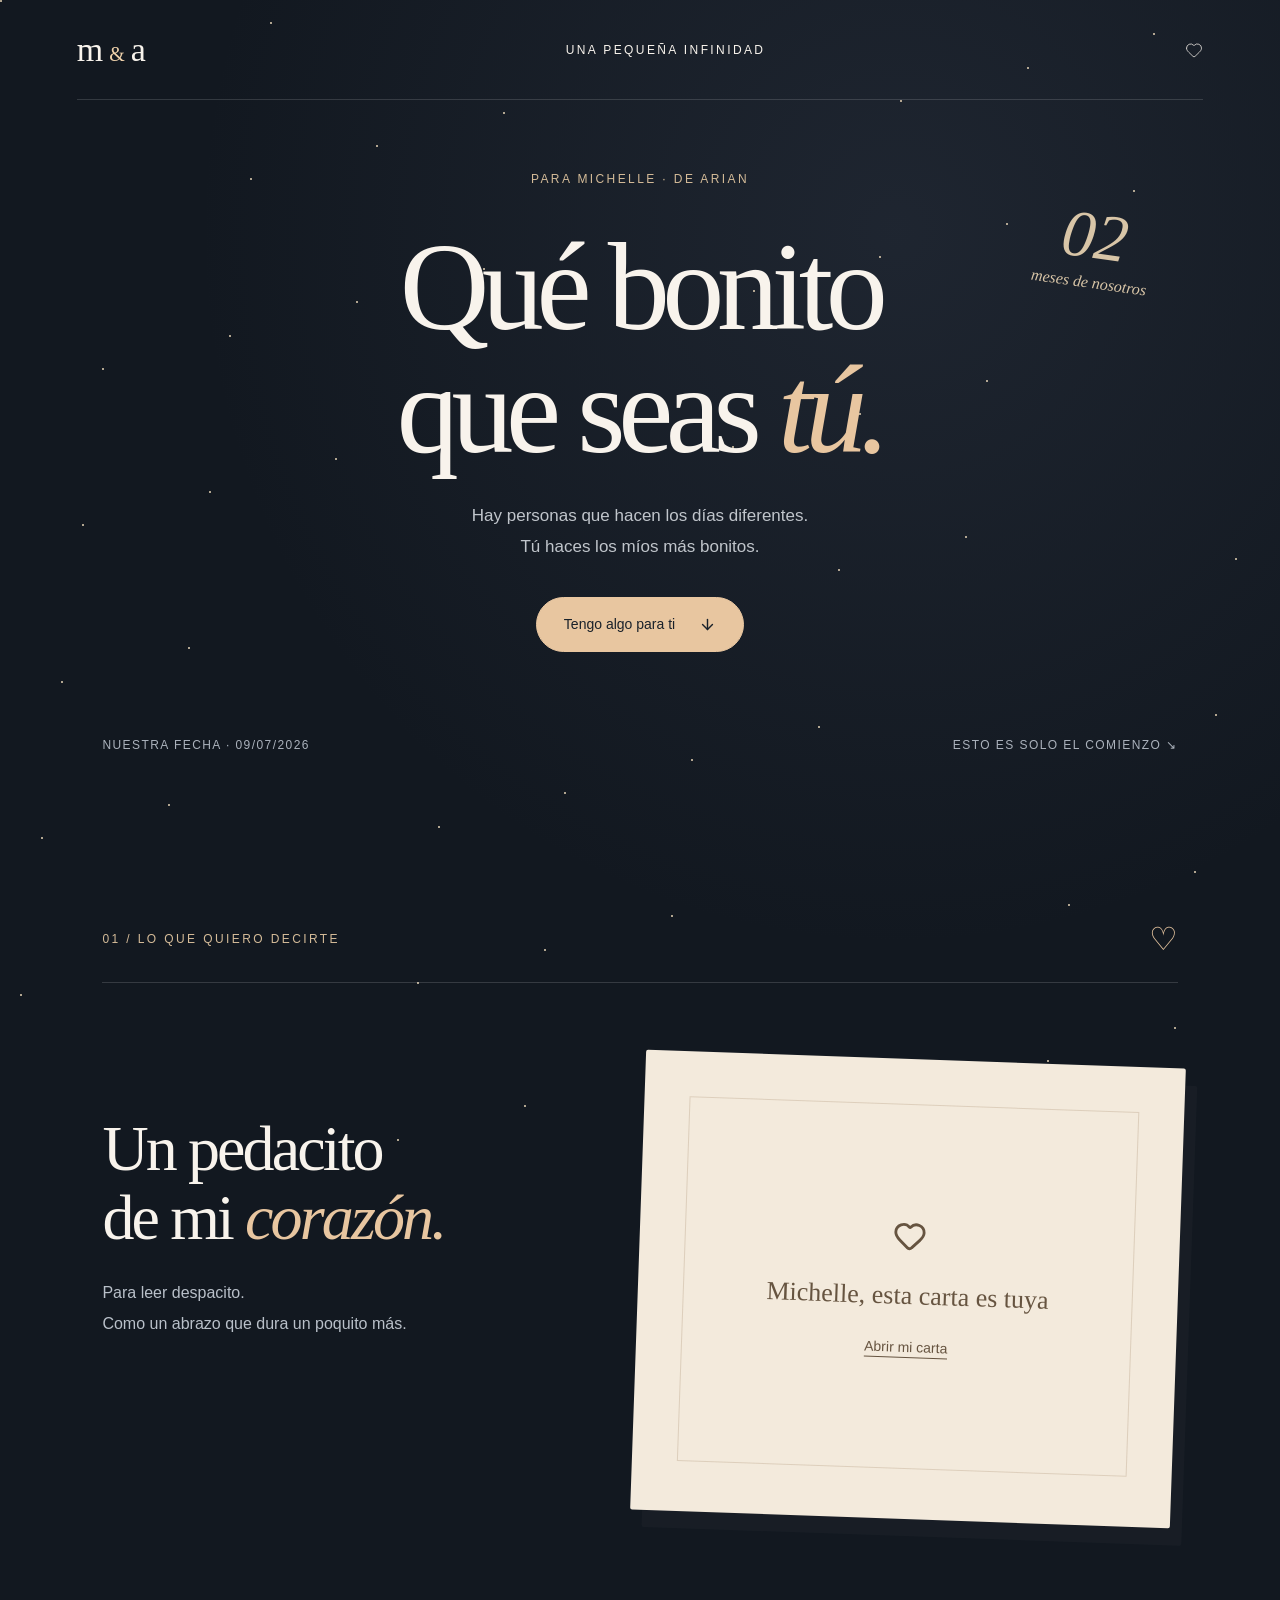
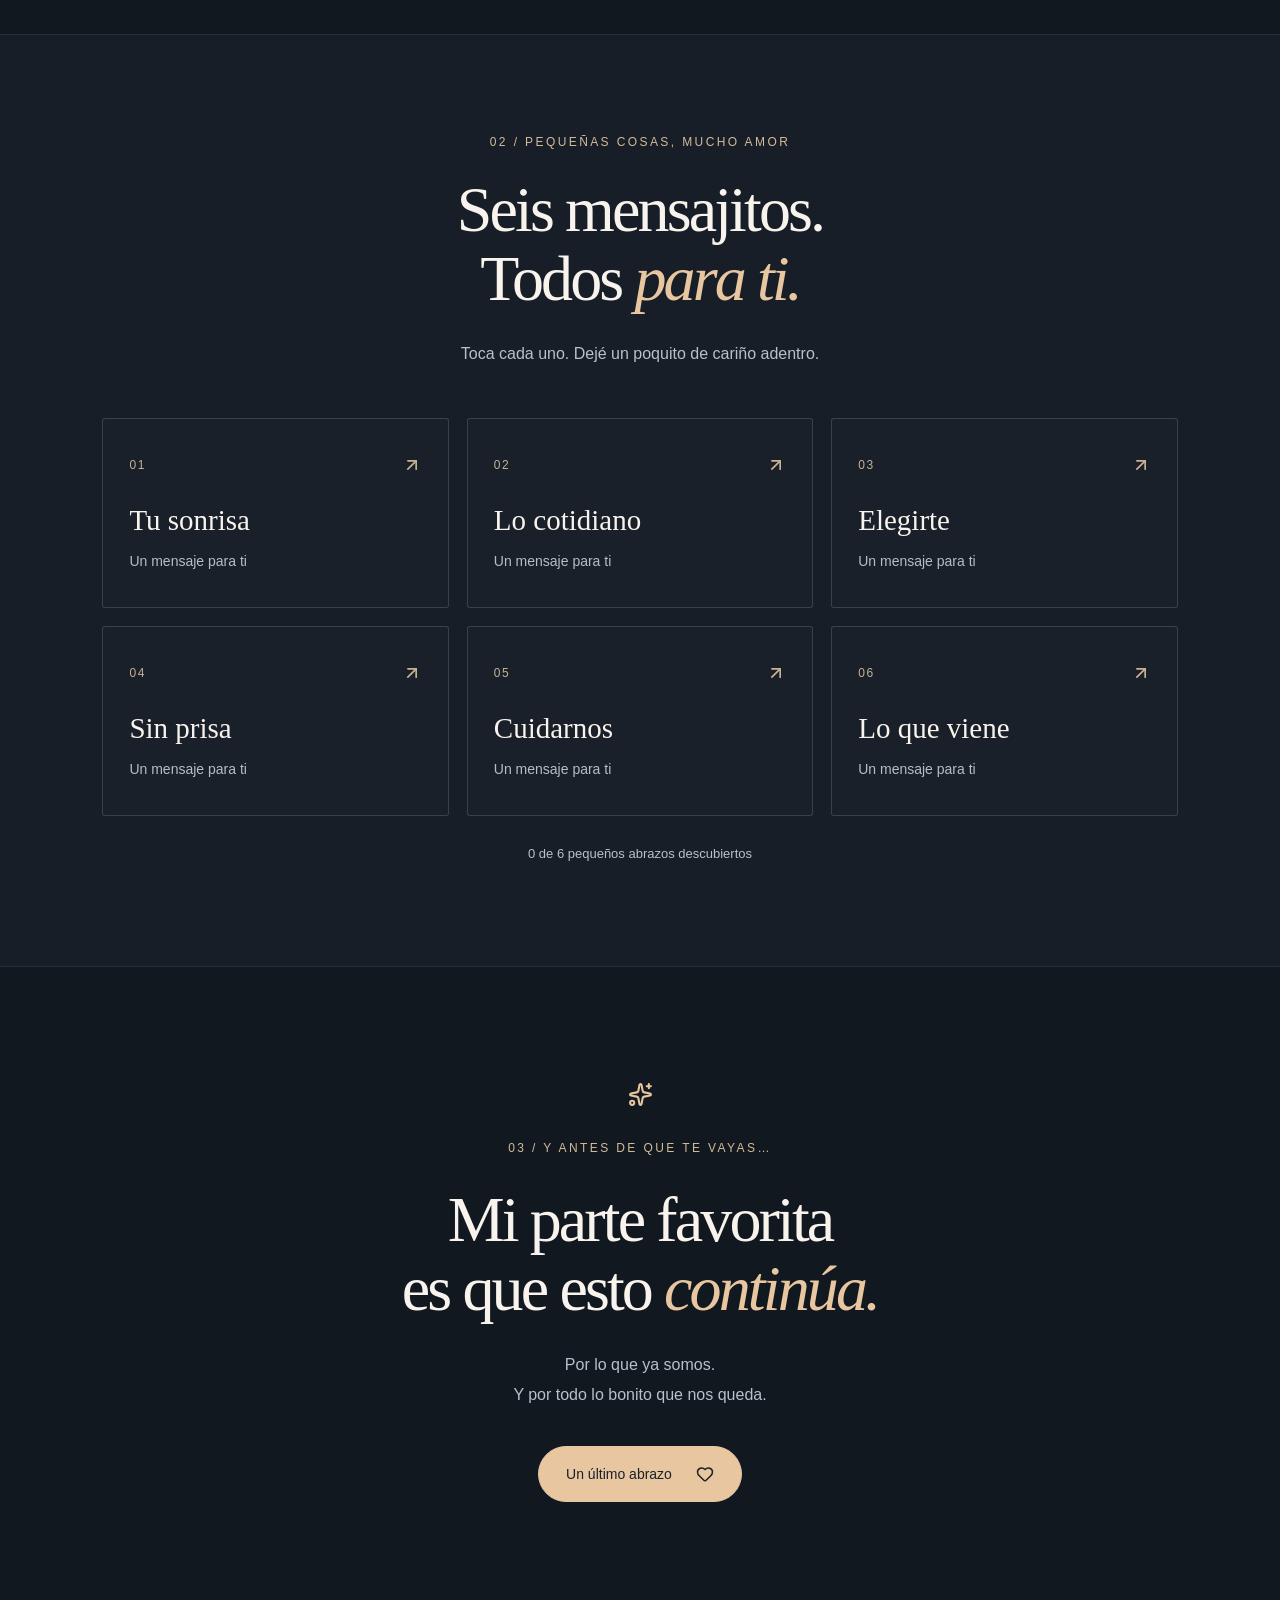
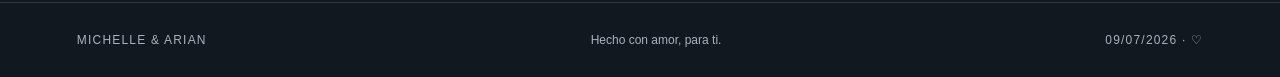
==== docs/index.html @ b13c45ba "Prepare standalone anniversary gift for GitHub Pages" ====
<!DOCTYPE html><html lang="es"><head><meta charSet="utf-8"/><meta name="viewport" content="width=device-width, initial-scale=1"/><title>Michelle, qué bonito que seas tú | Arian</title><meta name="description" content="Dos meses de nosotros. Una sorpresa de Arian para Michelle."/><meta name="robots" content="noindex, nofollow"/>
<style>


:root,.dark{--background:#121820;--foreground:#f8f3ec;--primary:#eed1ab;--primary-foreground:#171c23;--card:#1c2530;--card-foreground:#f8f3ec;--border:#ffffff26;--ring:#eed1ab;--muted:#26303b;--muted-foreground:#bcc3cb;--accent:#eed1ab;--accent-foreground:#121820;--radius:1rem}
*{box-sizing:border-box}html{scroll-behavior:smooth;scroll-padding-top:30px}body{margin:0;background:#121820;color:#f8f3ec;font-family:Arial,Helvetica,sans-serif;font-size:16px}button,a{-webkit-tap-highlight-color:transparent}button{font:inherit;cursor:pointer}a{color:inherit;text-decoration:none}button:focus-visible,a:focus-visible{outline:2px solid #eed1ab;outline-offset:7px}main{overflow:hidden;position:relative}header,section,footer{position:relative;z-index:1}header{height:100px;margin:0 6%;border-bottom:1px solid #ffffff24;display:flex;justify-content:space-between;align-items:center}header>span,.eyebrow{font-size:12px;letter-spacing:.2em;font-weight:normal}.monogram{font-family:Georgia,serif;font-size:34px}.monogram span{font-size:20px;color:#eed1ab;padding:0 6px}.stardust{position:absolute;inset:0 0 auto;height:1150px;pointer-events:none;background:radial-gradient(ellipse at 70% 20%,#4852673b,transparent 55%)}.stardust i{position:absolute;width:2px;height:2px;background:#e7d5b6;border-radius:50%;animation:twinkle 5s ease-in-out infinite}.hero{min-height:790px;padding:72px 8% 25px;text-align:center}.eyebrow{color:#d4bb98}.anniversary{position:absolute;right:10%;top:98px;transform:rotate(8deg);color:#d8c5a7}.anniversary>span{font:italic 66px Georgia,serif}.anniversary p{font:italic 16px Georgia,serif;margin:0}h1,h2,h3,p{margin-top:0}h1,h2,h3{font-family:Georgia,'Times New Roman',serif;font-weight:400}h1{font-size:clamp(74px,9.7vw,144px);line-height:.99;letter-spacing:-.06em;margin:40px 0 28px}em{font-weight:400;color:#e8c6a0}.intro{font-size:17px;line-height:1.85;color:#c0c5cb}.pill{display:inline-flex;align-items:center;justify-content:center;gap:24px;border:1px solid #e8c6a0;background:#e8c6a0;color:#19212a;border-radius:40px;padding:18px 27px;min-height:54px;font-size:14px;transition:transform .2s,background .2s}.pill:hover{transform:translateY(-3px);background:#f5dec1}.hero .pill{margin-top:17px}.hero-bottom{display:flex;justify-content:space-between;gap:20px;margin-top:86px;font-size:12px;letter-spacing:.12em;color:#abb2bc}.letter-section{padding:30px 8% 115px}.section-heading{display:flex;justify-content:space-between;align-items:center;border-bottom:1px solid #ffffff26;padding-bottom:24px}.section-heading>span:last-child{font-size:32px;color:#e8c6a0}.letter-wrap{display:grid;grid-template-columns:1fr 1.2fr;gap:8%;padding-top:76px;align-items:start}h2{font-size:clamp(42px,5vw,68px);letter-spacing:-.045em;line-height:1.08;margin-bottom:26px}.letter-caption{padding-top:55px}.letter-caption>p,.messages>p:not(.eyebrow),.finale>p:not(.eyebrow){color:#b9c0c9;line-height:1.9}.letter{background:#f3eadc;color:#35302b;padding:45px;transform:rotate(2deg);box-shadow:12px 17px 0 #ffffff06;min-height:460px;border-radius:2px}.open-letter{display:flex;flex-direction:column;align-items:center;justify-content:center;gap:28px;min-height:365px;width:100%;background:none;border:1px solid #a890704d;color:#665440}.open-letter span{font:26px Georgia,serif}.open-letter u{font-size:14px;text-underline-offset:5px}.letter-content{animation:appear .6s ease}.paper-label{font-size:12px;letter-spacing:.17em;color:#74634f}.letter h3{font-size:35px;margin:26px 0}.letter p{font-size:16px;line-height:1.85}.signature{position:relative;margin-bottom:0}.signature em{font:italic 40px Georgia,serif;color:#77543d}.signature svg{position:absolute;right:10px;bottom:10px}.messages{text-align:center;padding:100px 8%;background:#1c253080;border-top:1px solid #ffffff12;border-bottom:1px solid #ffffff12}.messages h2{margin-top:26px}.note-grid{display:grid;grid-template-columns:repeat(3,1fr);gap:18px;text-align:left;margin-top:48px}.note{color:#f8f3ec;background:#ffffff03;border:1px solid #ffffff24;border-radius:3px;padding:26px;min-height:190px;text-align:left;transition:background .2s,border-color .2s}.note:hover,.note.active{background:#ffffff08;border-color:#e8c6a0}.note-top{display:flex;align-items:center;justify-content:space-between;color:#c7b294;font-size:12px;letter-spacing:.13em}.note h3{font-size:29px;margin:29px 0 15px}.note-hint{font-size:14px;color:#b5bdc7}.note p{font-size:16px;line-height:1.75;color:#dbdce0;margin:0}.count{font-size:13px;margin:26px 0 0}.finale{text-align:center;padding:115px 20px 100px}.finale>svg{margin:0 auto 30px;color:#e8c6a0}.finale h2{margin-top:30px}.finale .pill{margin-top:20px}.last-message{max-width:620px;padding:38px 25px;margin:38px auto 0;border-top:1px solid #c7b29455;animation:appear .6s ease}.last-message>span{font:italic 39px Georgia,serif;color:#e8c6a0}.last-message p{line-height:1.8;margin:22px 0;color:#bfc5ce}.last-message strong{font-weight:400}footer{display:flex;justify-content:space-between;gap:24px;padding:30px 6%;border-top:1px solid #ffffff24;font-size:12px;letter-spacing:.1em;color:#aab2bd}footer span:nth-child(2){letter-spacing:0}@keyframes twinkle{50%{opacity:.2}}@keyframes appear{from{opacity:0;transform:translateY(12px)}to{opacity:1;transform:translateY(0)}}@media(max-width:700px){header{height:78px}header>span{font-size:12px;letter-spacing:.08em}.hero{min-height:740px;padding:75px 6% 25px}.anniversary{position:static;transform:none;margin:25px 0 20px}.anniversary>span{font-size:42px}.anniversary p{display:inline;margin-left:12px}h1{margin:25px 0;font-size:76px}.hero-bottom{margin-top:65px;text-align:left;font-size:12px;line-height:1.7}.hero-bottom>span{max-width:145px}.letter-section{padding:20px 7% 75px}.letter-wrap{grid-template-columns:1fr;gap:26px;padding-top:28px}.letter-caption{padding-top:15px}.letter{padding:28px;transform:rotate(1deg)}.letter h3{font-size:30px}.messages{padding:65px 6%}.note-grid{grid-template-columns:1fr 1fr;gap:12px}.note{padding:18px;min-height:175px}.note h3{font-size:24px}.note p{font-size:16px}.finale{padding:75px 7%}.finale h2{font-size:44px}footer{flex-wrap:wrap;font-size:12px}footer span:nth-child(2){order:3;width:100%}}@media(prefers-reduced-motion:reduce){html{scroll-behavior:auto}*,*::before,*::after{animation:none!important;transition:none!important}}@media(max-width:360px){.note-grid{grid-template-columns:1fr}h1{font-size:65px}}
</style><meta name="color-scheme" content="dark"></head><body><main><div class="stardust" aria-hidden="true"><i style="left:0%;top:0%;animation-delay:0s"></i><i style="left:37.7%;top:23.3%;animation-delay:1s"></i><i style="left:75.4%;top:46.6%;animation-delay:2s"></i><i style="left:13.100000000000009%;top:69.9%;animation-delay:3s"></i><i style="left:50.80000000000001%;top:93.2%;animation-delay:4s"></i><i style="left:88.5%;top:16.5%;animation-delay:5s"></i><i style="left:26.200000000000017%;top:39.80000000000001%;animation-delay:6s"></i><i style="left:63.900000000000034%;top:63.099999999999994%;animation-delay:0s"></i><i style="left:1.6000000000000227%;top:86.4%;animation-delay:1s"></i><i style="left:39.30000000000001%;top:9.700000000000017%;animation-delay:2s"></i><i style="left:77%;top:33%;animation-delay:3s"></i><i style="left:14.700000000000045%;top:56.30000000000001%;animation-delay:4s"></i><i style="left:52.400000000000034%;top:79.60000000000002%;animation-delay:5s"></i><i style="left:90.10000000000002%;top:2.900000000000034%;animation-delay:6s"></i><i style="left:27.800000000000068%;top:26.19999999999999%;animation-delay:0s"></i><i style="left:65.5%;top:49.5%;animation-delay:1s"></i><i style="left:3.2000000000000455%;top:72.80000000000001%;animation-delay:2s"></i><i style="left:40.90000000000009%;top:96.10000000000002%;animation-delay:3s"></i><i style="left:78.60000000000002%;top:19.400000000000034%;animation-delay:4s"></i><i style="left:16.300000000000068%;top:42.69999999999999%;animation-delay:5s"></i><i style="left:54%;top:66%;animation-delay:6s"></i><i style="left:91.70000000000005%;top:89.30000000000001%;animation-delay:0s"></i><i style="left:29.40000000000009%;top:12.600000000000023%;animation-delay:1s"></i><i style="left:67.10000000000002%;top:35.89999999999998%;animation-delay:2s"></i><i style="left:4.800000000000068%;top:59.200000000000045%;animation-delay:3s"></i><i style="left:42.500000000000114%;top:82.5%;animation-delay:4s"></i><i style="left:80.20000000000005%;top:5.800000000000068%;animation-delay:5s"></i><i style="left:17.90000000000009%;top:29.100000000000023%;animation-delay:6s"></i><i style="left:55.600000000000136%;top:52.39999999999998%;animation-delay:0s"></i><i style="left:93.30000000000018%;top:75.70000000000005%;animation-delay:1s"></i><i style="left:31%;top:99%;animation-delay:2s"></i><i style="left:68.70000000000005%;top:22.300000000000068%;animation-delay:3s"></i><i style="left:6.400000000000091%;top:45.60000000000002%;animation-delay:4s"></i><i style="left:44.100000000000136%;top:68.89999999999998%;animation-delay:5s"></i><i style="left:81.80000000000018%;top:92.20000000000005%;animation-delay:6s"></i><i style="left:19.5%;top:15.5%;animation-delay:0s"></i><i style="left:57.200000000000045%;top:38.80000000000007%;animation-delay:1s"></i><i style="left:94.90000000000009%;top:62.10000000000002%;animation-delay:2s"></i><i style="left:32.600000000000136%;top:85.39999999999998%;animation-delay:3s"></i><i style="left:70.30000000000018%;top:8.700000000000045%;animation-delay:4s"></i><i style="left:8%;top:32%;animation-delay:5s"></i><i style="left:45.700000000000045%;top:55.30000000000007%;animation-delay:6s"></i><i style="left:83.40000000000009%;top:78.60000000000002%;animation-delay:0s"></i><i style="left:21.100000000000136%;top:1.8999999999999773%;animation-delay:1s"></i><i style="left:58.80000000000018%;top:25.200000000000045%;animation-delay:2s"></i><i style="left:96.50000000000023%;top:48.5%;animation-delay:3s"></i><i style="left:34.200000000000045%;top:71.79999999999995%;animation-delay:4s"></i><i style="left:71.90000000000009%;top:95.10000000000014%;animation-delay:5s"></i></div><header><a href="#" class="monogram" aria-label="Michelle y Arian">m<span>&amp;</span>a</a><span>UNA PEQUEÑA INFINIDAD</span><svg xmlns="http://www.w3.org/2000/svg" width="18" height="18" viewBox="0 0 24 24" fill="none" stroke="currentColor" stroke-width="1" stroke-linecap="round" stroke-linejoin="round" class="lucide lucide-heart" aria-hidden="true"><path d="M2 9.5a5.5 5.5 0 0 1 9.591-3.676.56.56 0 0 0 .818 0A5.49 5.49 0 0 1 22 9.5c0 2.29-1.5 4-3 5.5l-5.492 5.313a2 2 0 0 1-3 .019L5 15c-1.5-1.5-3-3.2-3-5.5"></path></svg></header><section class="hero"><p class="eyebrow">PARA MICHELLE · DE ARIAN</p><div class="anniversary"><span>02</span><p>meses de nosotros</p></div><h1>Qué bonito<br/>que seas <em>tú.</em></h1><p class="intro">Hay personas que hacen los días diferentes.<br/>Tú haces los míos más bonitos.</p><a class="pill" href="#carta">Tengo algo para ti <svg xmlns="http://www.w3.org/2000/svg" width="17" height="17" viewBox="0 0 24 24" fill="none" stroke="currentColor" stroke-width="2" stroke-linecap="round" stroke-linejoin="round" class="lucide lucide-arrow-down" aria-hidden="true"><path d="M12 5v14"></path><path d="m19 12-7 7-7-7"></path></svg></a><div class="hero-bottom"><span>NUESTRA FECHA · 09/07/2026</span><span>ESTO ES SOLO EL COMIENZO ↘</span></div></section><section id="carta" class="letter-section"><div class="section-heading"><span class="eyebrow">01 / LO QUE QUIERO DECIRTE</span><span aria-hidden="true">♡</span></div><div class="letter-wrap"><div class="letter-caption"><h2>Un pedacito<br/>de mi <em>corazón.</em></h2><p>Para leer despacito.<br/>Como un abrazo que dura un poquito más.</p></div><article class="letter"><button class="open-letter"><svg xmlns="http://www.w3.org/2000/svg" width="34" height="34" viewBox="0 0 24 24" fill="none" stroke="currentColor" stroke-width="2" stroke-linecap="round" stroke-linejoin="round" class="lucide lucide-heart" aria-hidden="true"><path d="M2 9.5a5.5 5.5 0 0 1 9.591-3.676.56.56 0 0 0 .818 0A5.49 5.49 0 0 1 22 9.5c0 2.29-1.5 4-3 5.5l-5.492 5.313a2 2 0 0 1-3 .019L5 15c-1.5-1.5-3-3.2-3-5.5"></path></svg><span>Michelle, esta carta es tuya</span><u>Abrir mi carta</u></button></article></div></section><section class="messages"><p class="eyebrow">02 / PEQUEÑAS COSAS, MUCHO AMOR</p><h2>Seis mensajitos.<br/>Todos <em>para ti.</em></h2><p>Toca cada uno. Dejé un poquito de cariño adentro.</p><div class="note-grid"><button class="note " aria-expanded="false"><span class="note-top"><span>0<!-- -->1</span><svg xmlns="http://www.w3.org/2000/svg" width="20" height="20" viewBox="0 0 24 24" fill="none" stroke="currentColor" stroke-width="2" stroke-linecap="round" stroke-linejoin="round" class="lucide lucide-arrow-up-right" aria-hidden="true"><path d="M7 7h10v10"></path><path d="M7 17 17 7"></path></svg></span><h3>Tu sonrisa</h3><span class="note-hint">Un mensaje para ti</span></button><button class="note " aria-expanded="false"><span class="note-top"><span>0<!-- -->2</span><svg xmlns="http://www.w3.org/2000/svg" width="20" height="20" viewBox="0 0 24 24" fill="none" stroke="currentColor" stroke-width="2" stroke-linecap="round" stroke-linejoin="round" class="lucide lucide-arrow-up-right" aria-hidden="true"><path d="M7 7h10v10"></path><path d="M7 17 17 7"></path></svg></span><h3>Lo cotidiano</h3><span class="note-hint">Un mensaje para ti</span></button><button class="note " aria-expanded="false"><span class="note-top"><span>0<!-- -->3</span><svg xmlns="http://www.w3.org/2000/svg" width="20" height="20" viewBox="0 0 24 24" fill="none" stroke="currentColor" stroke-width="2" stroke-linecap="round" stroke-linejoin="round" class="lucide lucide-arrow-up-right" aria-hidden="true"><path d="M7 7h10v10"></path><path d="M7 17 17 7"></path></svg></span><h3>Elegirte</h3><span class="note-hint">Un mensaje para ti</span></button><button class="note " aria-expanded="false"><span class="note-top"><span>0<!-- -->4</span><svg xmlns="http://www.w3.org/2000/svg" width="20" height="20" viewBox="0 0 24 24" fill="none" stroke="currentColor" stroke-width="2" stroke-linecap="round" stroke-linejoin="round" class="lucide lucide-arrow-up-right" aria-hidden="true"><path d="M7 7h10v10"></path><path d="M7 17 17 7"></path></svg></span><h3>Sin prisa</h3><span class="note-hint">Un mensaje para ti</span></button><button class="note " aria-expanded="false"><span class="note-top"><span>0<!-- -->5</span><svg xmlns="http://www.w3.org/2000/svg" width="20" height="20" viewBox="0 0 24 24" fill="none" stroke="currentColor" stroke-width="2" stroke-linecap="round" stroke-linejoin="round" class="lucide lucide-arrow-up-right" aria-hidden="true"><path d="M7 7h10v10"></path><path d="M7 17 17 7"></path></svg></span><h3>Cuidarnos</h3><span class="note-hint">Un mensaje para ti</span></button><button class="note " aria-expanded="false"><span class="note-top"><span>0<!-- -->6</span><svg xmlns="http://www.w3.org/2000/svg" width="20" height="20" viewBox="0 0 24 24" fill="none" stroke="currentColor" stroke-width="2" stroke-linecap="round" stroke-linejoin="round" class="lucide lucide-arrow-up-right" aria-hidden="true"><path d="M7 7h10v10"></path><path d="M7 17 17 7"></path></svg></span><h3>Lo que viene</h3><span class="note-hint">Un mensaje para ti</span></button></div><p class="count" aria-live="polite">0<!-- --> de 6 pequeños abrazos descubiertos</p></section><section class="finale"><svg xmlns="http://www.w3.org/2000/svg" width="25" height="25" viewBox="0 0 24 24" fill="none" stroke="currentColor" stroke-width="2" stroke-linecap="round" stroke-linejoin="round" class="lucide lucide-sparkles" aria-hidden="true"><path d="M11.017 2.814a1 1 0 0 1 1.966 0l1.051 5.558a2 2 0 0 0 1.594 1.594l5.558 1.051a1 1 0 0 1 0 1.966l-5.558 1.051a2 2 0 0 0-1.594 1.594l-1.051 5.558a1 1 0 0 1-1.966 0l-1.051-5.558a2 2 0 0 0-1.594-1.594l-5.558-1.051a1 1 0 0 1 0-1.966l5.558-1.051a2 2 0 0 0 1.594-1.594z"></path><path d="M20 2v4"></path><path d="M22 4h-4"></path><circle cx="4" cy="20" r="2"></circle></svg><p class="eyebrow">03 / Y ANTES DE QUE TE VAYAS…</p><h2>Mi parte favorita<br/>es que esto <em>continúa.</em></h2><p>Por lo que ya somos.<br/>Y por todo lo bonito que nos queda.</p><button class="pill" aria-expanded="false">Un último abrazo<!-- --> <svg xmlns="http://www.w3.org/2000/svg" width="18" height="18" viewBox="0 0 24 24" fill="none" stroke="currentColor" stroke-width="2" stroke-linecap="round" stroke-linejoin="round" class="lucide lucide-heart" aria-hidden="true"><path d="M2 9.5a5.5 5.5 0 0 1 9.591-3.676.56.56 0 0 0 .818 0A5.49 5.49 0 0 1 22 9.5c0 2.29-1.5 4-3 5.5l-5.492 5.313a2 2 0 0 1-3 .019L5 15c-1.5-1.5-3-3.2-3-5.5"></path></svg></button></section><footer><span>MICHELLE &amp; ARIAN</span><span>Hecho con amor, para ti.</span><span>09/07/2026 · ♡</span></footer></main><script>const notes=[["Tu sonrisa","Si pudiera pedirle algo a este día, sería que te regalara tantas sonrisas como las que tú me provocas."],["Lo cotidiano","Me gusta pensar que lo nuestro también vive en las cosas pequeñas: un mensaje, un ratito juntos, las ganas de saber cómo estás."],["Elegirte","Entre todas las cosas bonitas que pueden pasarme, seguir compartiendo mis días contigo es una de mis favoritas."],["Sin prisa","Quiero seguir conociéndote. Aprender lo que te hace feliz, escuchar tus historias y descubrir contigo todo lo que viene."],["Cuidarnos","Quiero poner de mi parte para que lo nuestro tenga cariño, honestidad y espacio para ser nosotros mismos."],["Lo que viene","No sé cuántas aventuras nos esperan. Pero me ilusiona muchísimo pensar que todavía tenemos tantas primeras veces por vivir."]];const letter="<span class=\"paper-label\">CON TODO MI CARIÑO</span><h3>Mi Michelle,</h3><p>Felices dos meses, amor.</p><p>Quería regalarte algo que pudieras abrir y volver a leer cada vez que quisieras recordar cuánto significas para mí.</p><p>Desde aquel 9 de julio estamos escribiendo una historia que me hace sonreír. Dos meses pueden sonar a poquito, pero para mí son una razón enorme para celebrar.</p><p>Me hace feliz que estemos construyendo algo nuestro, a nuestra manera y a nuestro ritmo. Hoy quiero que sepas que me importas, que me encanta tenerte en mi vida y que tengo muchas ganas de seguir compartiendo momentos contigo.</p><p>Gracias por ser tú. Por formar parte de esta historia que apenas empieza y que ya quiero tanto.</p><p class=\"signature\">Con amor,<br/><em>Arian</em>♡</p>";const seen=new Set();let active=-1;function openLetter(){document.querySelector('.letter').innerHTML='<div class="letter-content">'+letter+'</div>';}document.querySelector('.hero .pill').addEventListener('click',openLetter);document.querySelector('.open-letter')?.addEventListener('click',openLetter);document.querySelectorAll('.note').forEach((el,i)=>{el.addEventListener('click',()=>{active=active===i?-1:i;seen.add(i);document.querySelectorAll('.note').forEach((n,j)=>{n.classList.toggle('active',active===j);n.setAttribute('aria-expanded',String(active===j));n.querySelector('p')?.remove();n.querySelector('.note-hint')?.remove();const text=document.createElement(active===j?'p':'span');text.className=active===j?'':'note-hint';text.textContent=active===j?notes[j][1]:(seen.has(j)?'Volver a leer':'Un mensaje para ti');n.appendChild(text);});document.querySelector('.count').textContent=seen.size+' de 6 pequeños abrazos descubiertos';});});document.querySelector('.finale .pill').addEventListener('click',function(){const existing=document.querySelector('.last-message');if(existing){existing.remove();this.setAttribute('aria-expanded','false');this.innerHTML='Un último abrazo ♡';return;}this.setAttribute('aria-expanded','true');this.innerHTML='Guardar este abrazo ♡';const box=document.createElement('div');box.className='last-message';box.setAttribute('role','status');box.innerHTML='<span>Te quiero, Michelle.</span><p>Si estuviera contigo ahora, esta parte sería un abrazo largo.<br>Mientras tanto, te dejo estas palabras y todo mi cariño.</p><strong>Felices dos meses, mi amor. ♡</strong>';this.after(box);});</script></body></html>
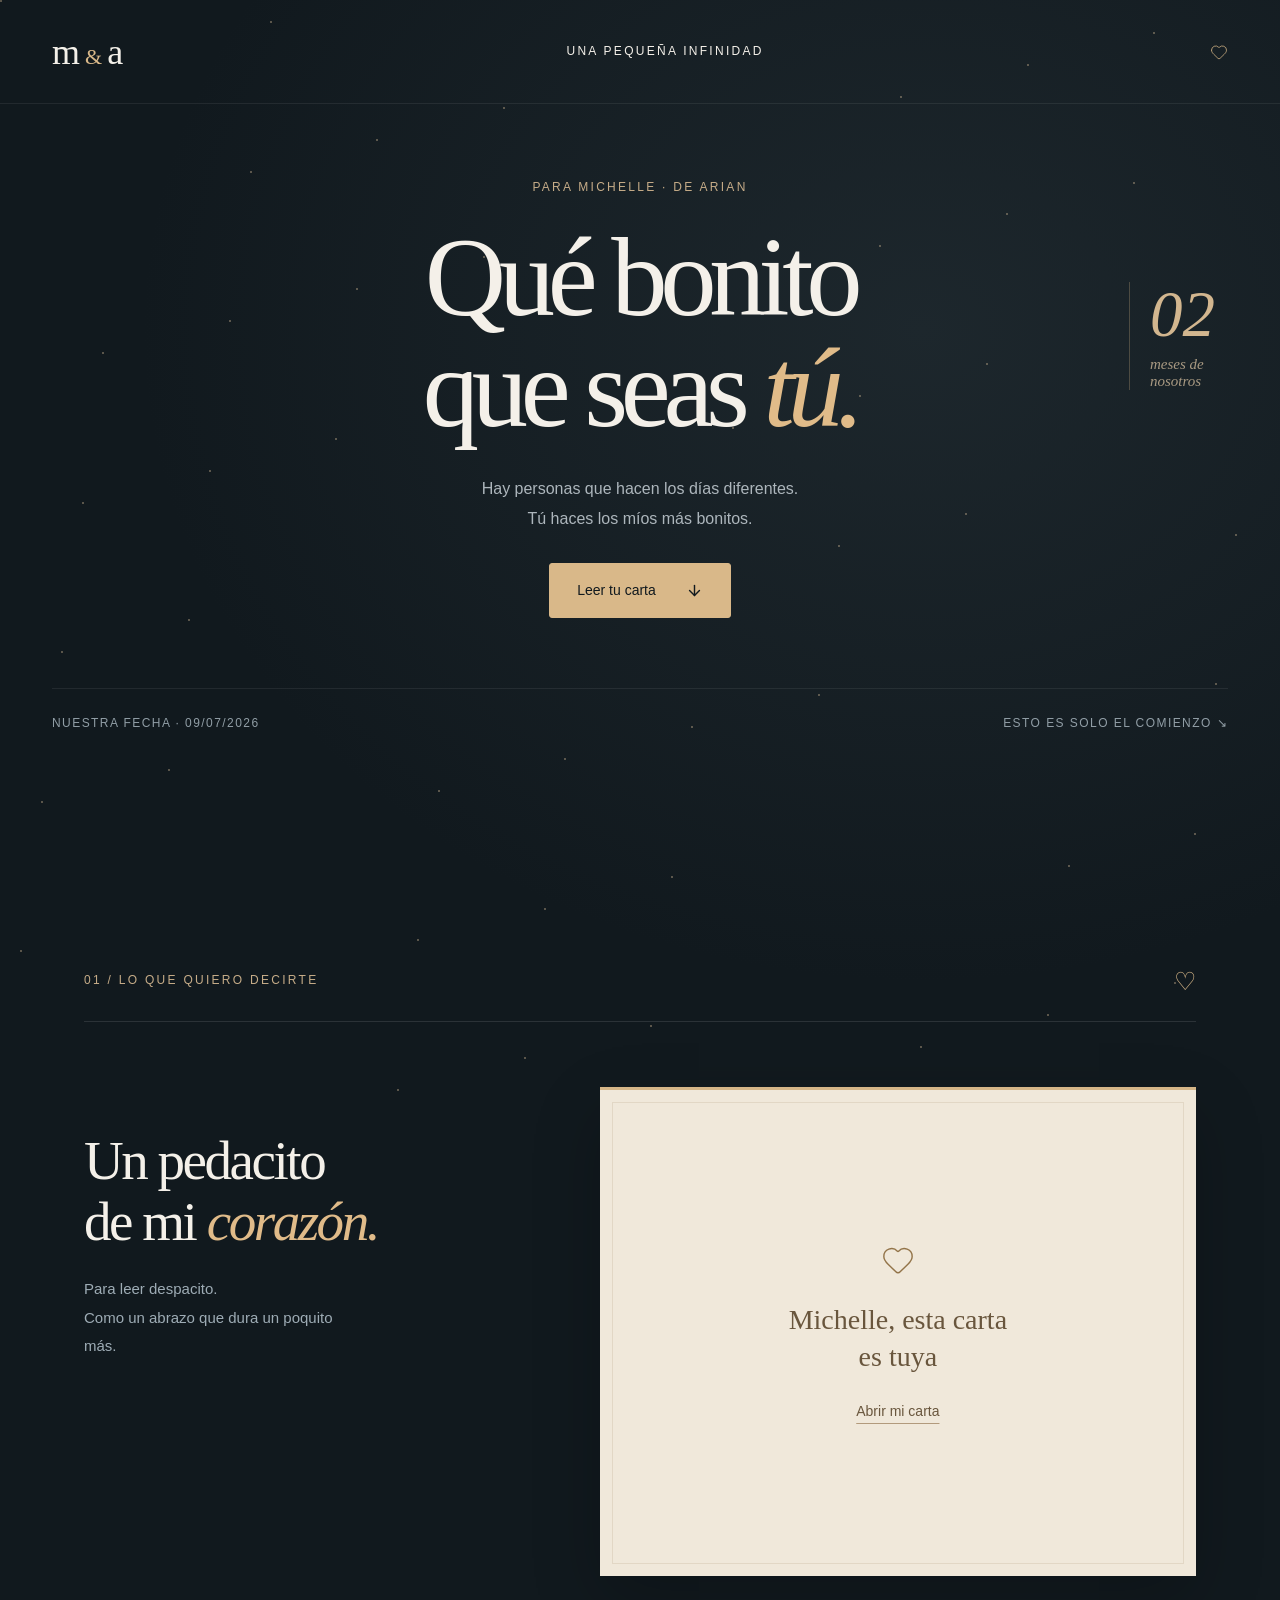
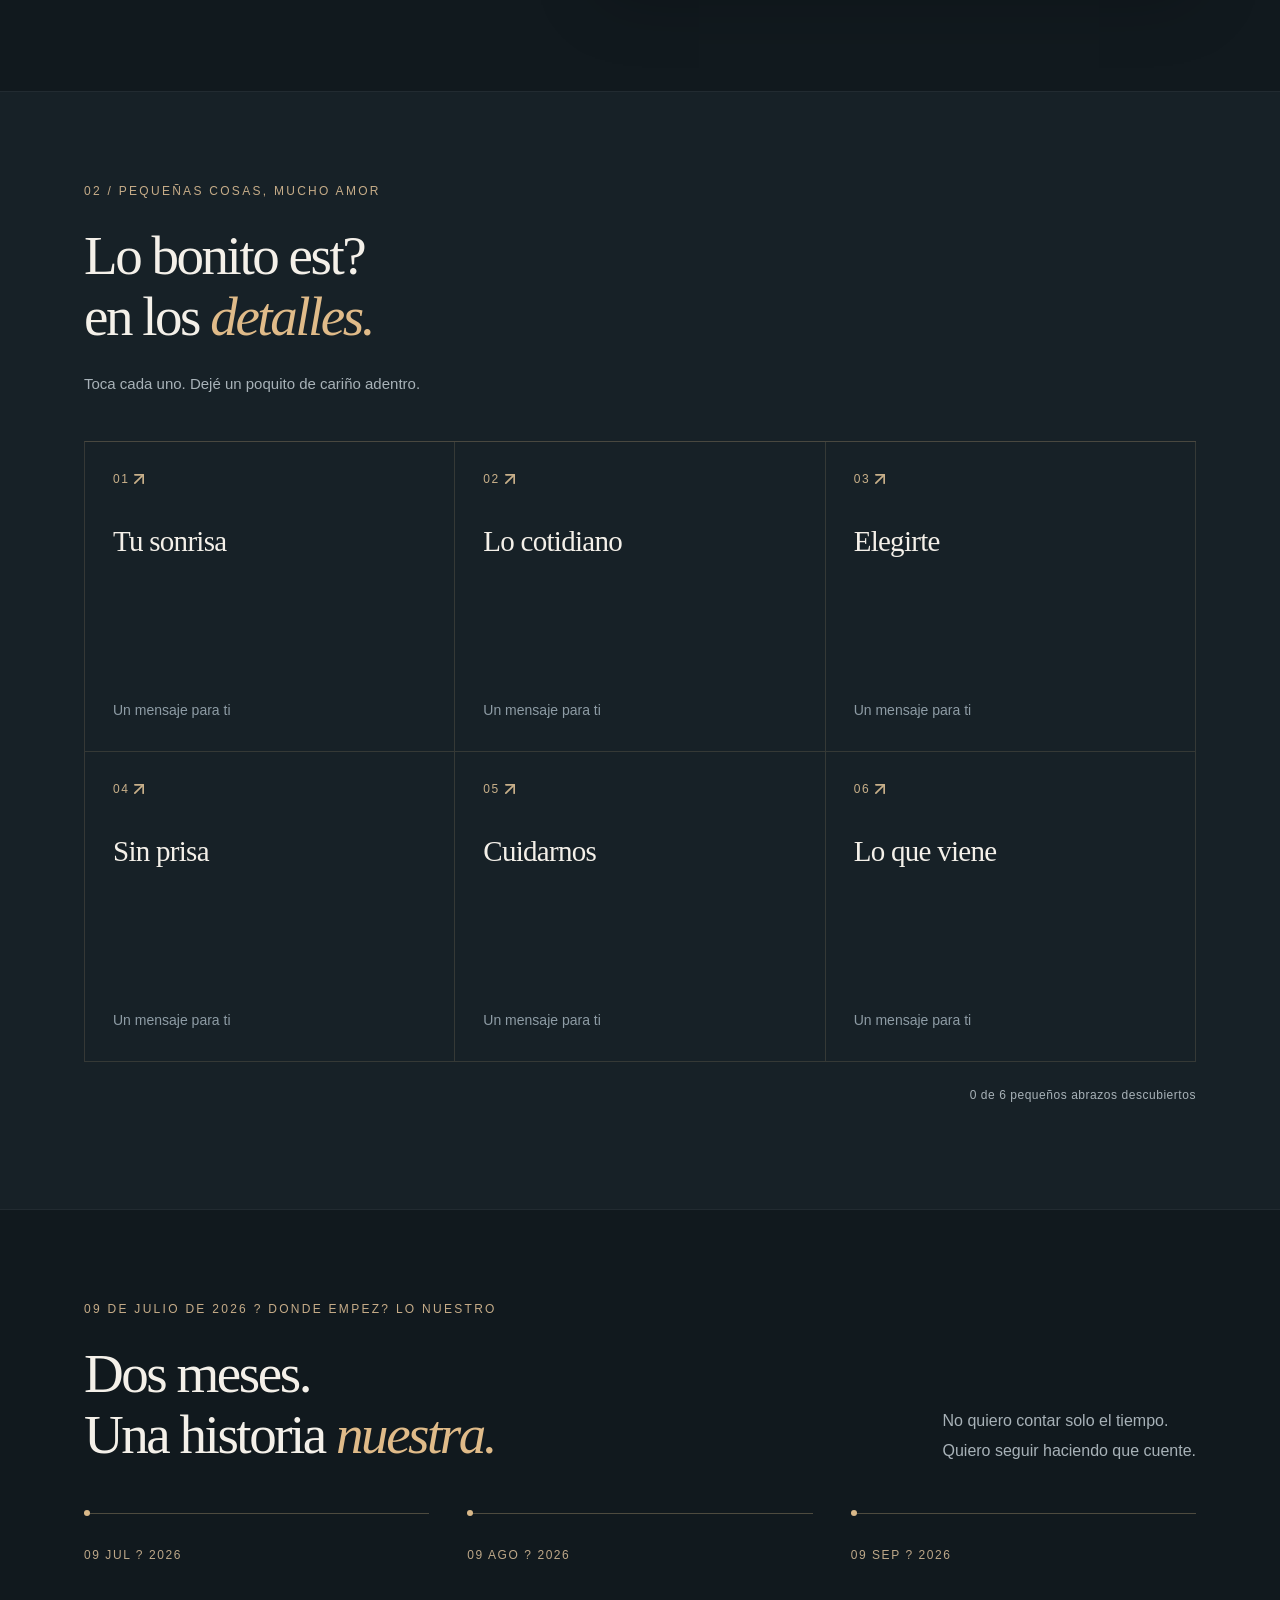
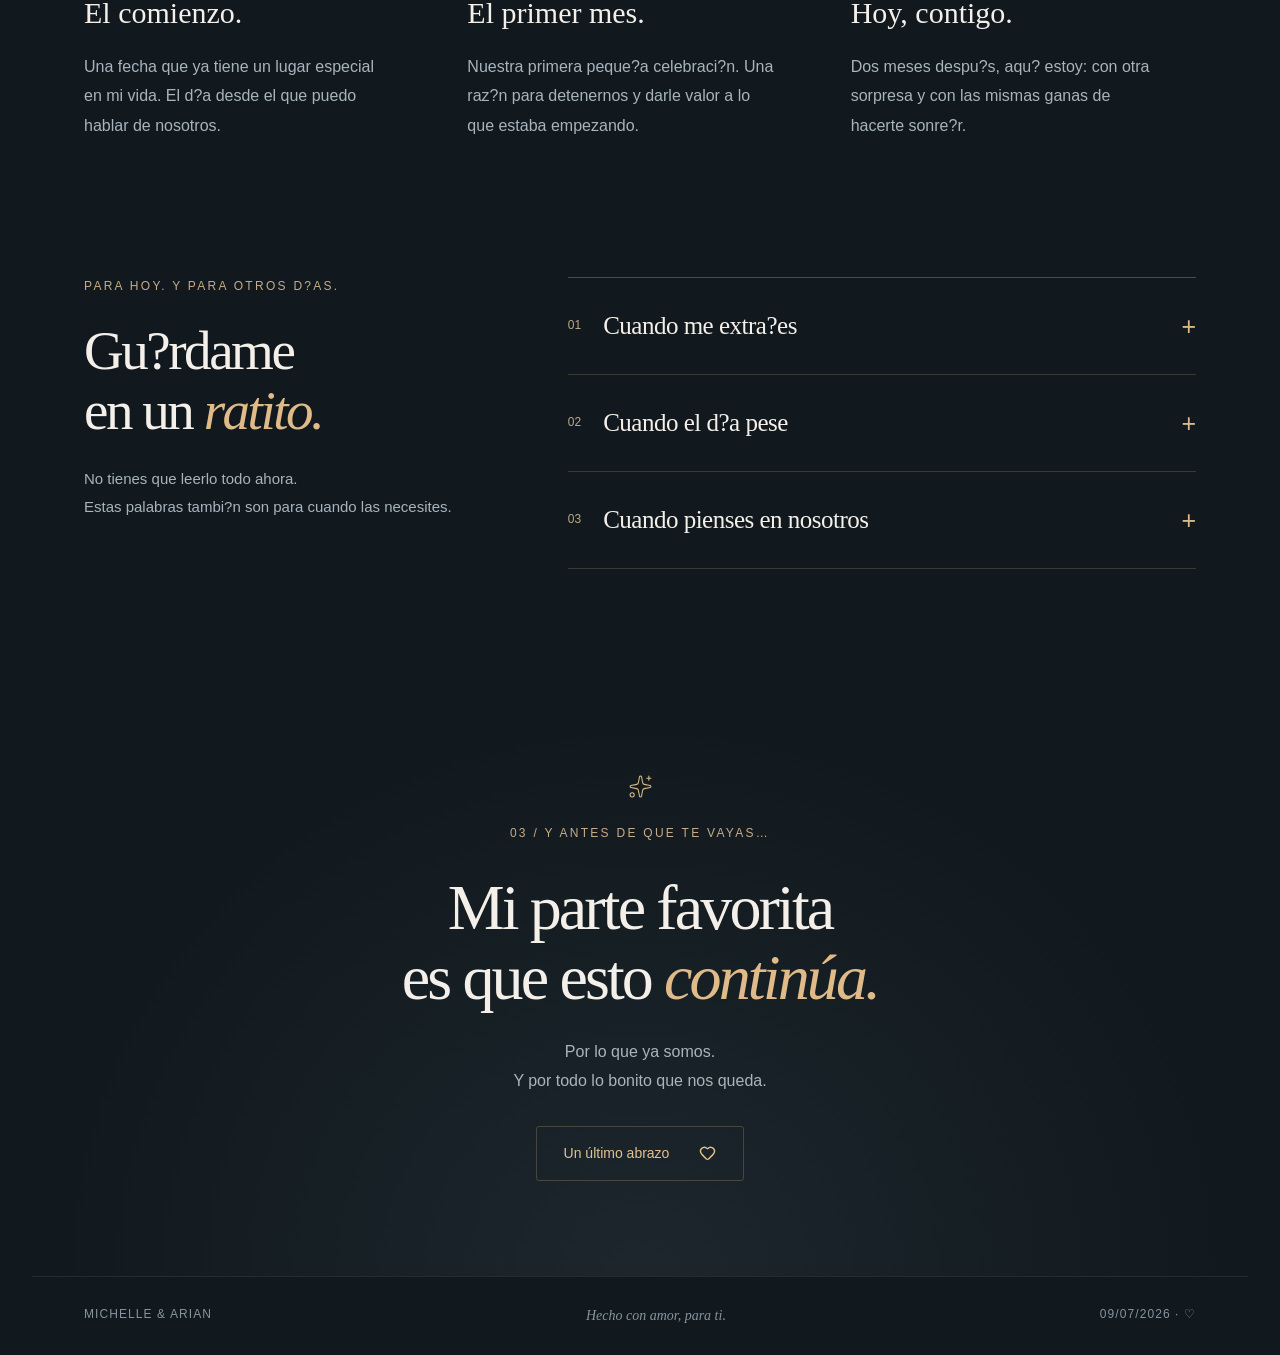
==== commit 9fd9391c: "Refine anniversary design and add keepsake letters and relationship timeline" ====
--- a/docs/index.html
+++ b/docs/index.html
@@ -2,6 +2,8 @@
 <style>
 
 
-:root,.dark{--background:#121820;--foreground:#f8f3ec;--primary:#eed1ab;--primary-foreground:#171c23;--card:#1c2530;--card-foreground:#f8f3ec;--border:#ffffff26;--ring:#eed1ab;--muted:#26303b;--muted-foreground:#bcc3cb;--accent:#eed1ab;--accent-foreground:#121820;--radius:1rem}
-*{box-sizing:border-box}html{scroll-behavior:smooth;scroll-padding-top:30px}body{margin:0;background:#121820;color:#f8f3ec;font-family:Arial,Helvetica,sans-serif;font-size:16px}button,a{-webkit-tap-highlight-color:transparent}button{font:inherit;cursor:pointer}a{color:inherit;text-decoration:none}button:focus-visible,a:focus-visible{outline:2px solid #eed1ab;outline-offset:7px}main{overflow:hidden;position:relative}header,section,footer{position:relative;z-index:1}header{height:100px;margin:0 6%;border-bottom:1px solid #ffffff24;display:flex;justify-content:space-between;align-items:center}header>span,.eyebrow{font-size:12px;letter-spacing:.2em;font-weight:normal}.monogram{font-family:Georgia,serif;font-size:34px}.monogram span{font-size:20px;color:#eed1ab;padding:0 6px}.stardust{position:absolute;inset:0 0 auto;height:1150px;pointer-events:none;background:radial-gradient(ellipse at 70% 20%,#4852673b,transparent 55%)}.stardust i{position:absolute;width:2px;height:2px;background:#e7d5b6;border-radius:50%;animation:twinkle 5s ease-in-out infinite}.hero{min-height:790px;padding:72px 8% 25px;text-align:center}.eyebrow{color:#d4bb98}.anniversary{position:absolute;right:10%;top:98px;transform:rotate(8deg);color:#d8c5a7}.anniversary>span{font:italic 66px Georgia,serif}.anniversary p{font:italic 16px Georgia,serif;margin:0}h1,h2,h3,p{margin-top:0}h1,h2,h3{font-family:Georgia,'Times New Roman',serif;font-weight:400}h1{font-size:clamp(74px,9.7vw,144px);line-height:.99;letter-spacing:-.06em;margin:40px 0 28px}em{font-weight:400;color:#e8c6a0}.intro{font-size:17px;line-height:1.85;color:#c0c5cb}.pill{display:inline-flex;align-items:center;justify-content:center;gap:24px;border:1px solid #e8c6a0;background:#e8c6a0;color:#19212a;border-radius:40px;padding:18px 27px;min-height:54px;font-size:14px;transition:transform .2s,background .2s}.pill:hover{transform:translateY(-3px);background:#f5dec1}.hero .pill{margin-top:17px}.hero-bottom{display:flex;justify-content:space-between;gap:20px;margin-top:86px;font-size:12px;letter-spacing:.12em;color:#abb2bc}.letter-section{padding:30px 8% 115px}.section-heading{display:flex;justify-content:space-between;align-items:center;border-bottom:1px solid #ffffff26;padding-bottom:24px}.section-heading>span:last-child{font-size:32px;color:#e8c6a0}.letter-wrap{display:grid;grid-template-columns:1fr 1.2fr;gap:8%;padding-top:76px;align-items:start}h2{font-size:clamp(42px,5vw,68px);letter-spacing:-.045em;line-height:1.08;margin-bottom:26px}.letter-caption{padding-top:55px}.letter-caption>p,.messages>p:not(.eyebrow),.finale>p:not(.eyebrow){color:#b9c0c9;line-height:1.9}.letter{background:#f3eadc;color:#35302b;padding:45px;transform:rotate(2deg);box-shadow:12px 17px 0 #ffffff06;min-height:460px;border-radius:2px}.open-letter{display:flex;flex-direction:column;align-items:center;justify-content:center;gap:28px;min-height:365px;width:100%;background:none;border:1px solid #a890704d;color:#665440}.open-letter span{font:26px Georgia,serif}.open-letter u{font-size:14px;text-underline-offset:5px}.letter-content{animation:appear .6s ease}.paper-label{font-size:12px;letter-spacing:.17em;color:#74634f}.letter h3{font-size:35px;margin:26px 0}.letter p{font-size:16px;line-height:1.85}.signature{position:relative;margin-bottom:0}.signature em{font:italic 40px Georgia,serif;color:#77543d}.signature svg{position:absolute;right:10px;bottom:10px}.messages{text-align:center;padding:100px 8%;background:#1c253080;border-top:1px solid #ffffff12;border-bottom:1px solid #ffffff12}.messages h2{margin-top:26px}.note-grid{display:grid;grid-template-columns:repeat(3,1fr);gap:18px;text-align:left;margin-top:48px}.note{color:#f8f3ec;background:#ffffff03;border:1px solid #ffffff24;border-radius:3px;padding:26px;min-height:190px;text-align:left;transition:background .2s,border-color .2s}.note:hover,.note.active{background:#ffffff08;border-color:#e8c6a0}.note-top{display:flex;align-items:center;justify-content:space-between;color:#c7b294;font-size:12px;letter-spacing:.13em}.note h3{font-size:29px;margin:29px 0 15px}.note-hint{font-size:14px;color:#b5bdc7}.note p{font-size:16px;line-height:1.75;color:#dbdce0;margin:0}.count{font-size:13px;margin:26px 0 0}.finale{text-align:center;padding:115px 20px 100px}.finale>svg{margin:0 auto 30px;color:#e8c6a0}.finale h2{margin-top:30px}.finale .pill{margin-top:20px}.last-message{max-width:620px;padding:38px 25px;margin:38px auto 0;border-top:1px solid #c7b29455;animation:appear .6s ease}.last-message>span{font:italic 39px Georgia,serif;color:#e8c6a0}.last-message p{line-height:1.8;margin:22px 0;color:#bfc5ce}.last-message strong{font-weight:400}footer{display:flex;justify-content:space-between;gap:24px;padding:30px 6%;border-top:1px solid #ffffff24;font-size:12px;letter-spacing:.1em;color:#aab2bd}footer span:nth-child(2){letter-spacing:0}@keyframes twinkle{50%{opacity:.2}}@keyframes appear{from{opacity:0;transform:translateY(12px)}to{opacity:1;transform:translateY(0)}}@media(max-width:700px){header{height:78px}header>span{font-size:12px;letter-spacing:.08em}.hero{min-height:740px;padding:75px 6% 25px}.anniversary{position:static;transform:none;margin:25px 0 20px}.anniversary>span{font-size:42px}.anniversary p{display:inline;margin-left:12px}h1{margin:25px 0;font-size:76px}.hero-bottom{margin-top:65px;text-align:left;font-size:12px;line-height:1.7}.hero-bottom>span{max-width:145px}.letter-section{padding:20px 7% 75px}.letter-wrap{grid-template-columns:1fr;gap:26px;padding-top:28px}.letter-caption{padding-top:15px}.letter{padding:28px;transform:rotate(1deg)}.letter h3{font-size:30px}.messages{padding:65px 6%}.note-grid{grid-template-columns:1fr 1fr;gap:12px}.note{padding:18px;min-height:175px}.note h3{font-size:24px}.note p{font-size:16px}.finale{padding:75px 7%}.finale h2{font-size:44px}footer{flex-wrap:wrap;font-size:12px}footer span:nth-child(2){order:3;width:100%}}@media(prefers-reduced-motion:reduce){html{scroll-behavior:auto}*,*::before,*::after{animation:none!important;transition:none!important}}@media(max-width:360px){.note-grid{grid-template-columns:1fr}h1{font-size:65px}}
-</style><meta name="color-scheme" content="dark"></head><body><main><div class="stardust" aria-hidden="true"><i style="left:0%;top:0%;animation-delay:0s"></i><i style="left:37.7%;top:23.3%;animation-delay:1s"></i><i style="left:75.4%;top:46.6%;animation-delay:2s"></i><i style="left:13.100000000000009%;top:69.9%;animation-delay:3s"></i><i style="left:50.80000000000001%;top:93.2%;animation-delay:4s"></i><i style="left:88.5%;top:16.5%;animation-delay:5s"></i><i style="left:26.200000000000017%;top:39.80000000000001%;animation-delay:6s"></i><i style="left:63.900000000000034%;top:63.099999999999994%;animation-delay:0s"></i><i style="left:1.6000000000000227%;top:86.4%;animation-delay:1s"></i><i style="left:39.30000000000001%;top:9.700000000000017%;animation-delay:2s"></i><i style="left:77%;top:33%;animation-delay:3s"></i><i style="left:14.700000000000045%;top:56.30000000000001%;animation-delay:4s"></i><i style="left:52.400000000000034%;top:79.60000000000002%;animation-delay:5s"></i><i style="left:90.10000000000002%;top:2.900000000000034%;animation-delay:6s"></i><i style="left:27.800000000000068%;top:26.19999999999999%;animation-delay:0s"></i><i style="left:65.5%;top:49.5%;animation-delay:1s"></i><i style="left:3.2000000000000455%;top:72.80000000000001%;animation-delay:2s"></i><i style="left:40.90000000000009%;top:96.10000000000002%;animation-delay:3s"></i><i style="left:78.60000000000002%;top:19.400000000000034%;animation-delay:4s"></i><i style="left:16.300000000000068%;top:42.69999999999999%;animation-delay:5s"></i><i style="left:54%;top:66%;animation-delay:6s"></i><i style="left:91.70000000000005%;top:89.30000000000001%;animation-delay:0s"></i><i style="left:29.40000000000009%;top:12.600000000000023%;animation-delay:1s"></i><i style="left:67.10000000000002%;top:35.89999999999998%;animation-delay:2s"></i><i style="left:4.800000000000068%;top:59.200000000000045%;animation-delay:3s"></i><i style="left:42.500000000000114%;top:82.5%;animation-delay:4s"></i><i style="left:80.20000000000005%;top:5.800000000000068%;animation-delay:5s"></i><i style="left:17.90000000000009%;top:29.100000000000023%;animation-delay:6s"></i><i style="left:55.600000000000136%;top:52.39999999999998%;animation-delay:0s"></i><i style="left:93.30000000000018%;top:75.70000000000005%;animation-delay:1s"></i><i style="left:31%;top:99%;animation-delay:2s"></i><i style="left:68.70000000000005%;top:22.300000000000068%;animation-delay:3s"></i><i style="left:6.400000000000091%;top:45.60000000000002%;animation-delay:4s"></i><i style="left:44.100000000000136%;top:68.89999999999998%;animation-delay:5s"></i><i style="left:81.80000000000018%;top:92.20000000000005%;animation-delay:6s"></i><i style="left:19.5%;top:15.5%;animation-delay:0s"></i><i style="left:57.200000000000045%;top:38.80000000000007%;animation-delay:1s"></i><i style="left:94.90000000000009%;top:62.10000000000002%;animation-delay:2s"></i><i style="left:32.600000000000136%;top:85.39999999999998%;animation-delay:3s"></i><i style="left:70.30000000000018%;top:8.700000000000045%;animation-delay:4s"></i><i style="left:8%;top:32%;animation-delay:5s"></i><i style="left:45.700000000000045%;top:55.30000000000007%;animation-delay:6s"></i><i style="left:83.40000000000009%;top:78.60000000000002%;animation-delay:0s"></i><i style="left:21.100000000000136%;top:1.8999999999999773%;animation-delay:1s"></i><i style="left:58.80000000000018%;top:25.200000000000045%;animation-delay:2s"></i><i style="left:96.50000000000023%;top:48.5%;animation-delay:3s"></i><i style="left:34.200000000000045%;top:71.79999999999995%;animation-delay:4s"></i><i style="left:71.90000000000009%;top:95.10000000000014%;animation-delay:5s"></i></div><header><a href="#" class="monogram" aria-label="Michelle y Arian">m<span>&amp;</span>a</a><span>UNA PEQUEÑA INFINIDAD</span><svg xmlns="http://www.w3.org/2000/svg" width="18" height="18" viewBox="0 0 24 24" fill="none" stroke="currentColor" stroke-width="1" stroke-linecap="round" stroke-linejoin="round" class="lucide lucide-heart" aria-hidden="true"><path d="M2 9.5a5.5 5.5 0 0 1 9.591-3.676.56.56 0 0 0 .818 0A5.49 5.49 0 0 1 22 9.5c0 2.29-1.5 4-3 5.5l-5.492 5.313a2 2 0 0 1-3 .019L5 15c-1.5-1.5-3-3.2-3-5.5"></path></svg></header><section class="hero"><p class="eyebrow">PARA MICHELLE · DE ARIAN</p><div class="anniversary"><span>02</span><p>meses de nosotros</p></div><h1>Qué bonito<br/>que seas <em>tú.</em></h1><p class="intro">Hay personas que hacen los días diferentes.<br/>Tú haces los míos más bonitos.</p><a class="pill" href="#carta">Tengo algo para ti <svg xmlns="http://www.w3.org/2000/svg" width="17" height="17" viewBox="0 0 24 24" fill="none" stroke="currentColor" stroke-width="2" stroke-linecap="round" stroke-linejoin="round" class="lucide lucide-arrow-down" aria-hidden="true"><path d="M12 5v14"></path><path d="m19 12-7 7-7-7"></path></svg></a><div class="hero-bottom"><span>NUESTRA FECHA · 09/07/2026</span><span>ESTO ES SOLO EL COMIENZO ↘</span></div></section><section id="carta" class="letter-section"><div class="section-heading"><span class="eyebrow">01 / LO QUE QUIERO DECIRTE</span><span aria-hidden="true">♡</span></div><div class="letter-wrap"><div class="letter-caption"><h2>Un pedacito<br/>de mi <em>corazón.</em></h2><p>Para leer despacito.<br/>Como un abrazo que dura un poquito más.</p></div><article class="letter"><button class="open-letter"><svg xmlns="http://www.w3.org/2000/svg" width="34" height="34" viewBox="0 0 24 24" fill="none" stroke="currentColor" stroke-width="2" stroke-linecap="round" stroke-linejoin="round" class="lucide lucide-heart" aria-hidden="true"><path d="M2 9.5a5.5 5.5 0 0 1 9.591-3.676.56.56 0 0 0 .818 0A5.49 5.49 0 0 1 22 9.5c0 2.29-1.5 4-3 5.5l-5.492 5.313a2 2 0 0 1-3 .019L5 15c-1.5-1.5-3-3.2-3-5.5"></path></svg><span>Michelle, esta carta es tuya</span><u>Abrir mi carta</u></button></article></div></section><section class="messages"><p class="eyebrow">02 / PEQUEÑAS COSAS, MUCHO AMOR</p><h2>Seis mensajitos.<br/>Todos <em>para ti.</em></h2><p>Toca cada uno. Dejé un poquito de cariño adentro.</p><div class="note-grid"><button class="note " aria-expanded="false"><span class="note-top"><span>0<!-- -->1</span><svg xmlns="http://www.w3.org/2000/svg" width="20" height="20" viewBox="0 0 24 24" fill="none" stroke="currentColor" stroke-width="2" stroke-linecap="round" stroke-linejoin="round" class="lucide lucide-arrow-up-right" aria-hidden="true"><path d="M7 7h10v10"></path><path d="M7 17 17 7"></path></svg></span><h3>Tu sonrisa</h3><span class="note-hint">Un mensaje para ti</span></button><button class="note " aria-expanded="false"><span class="note-top"><span>0<!-- -->2</span><svg xmlns="http://www.w3.org/2000/svg" width="20" height="20" viewBox="0 0 24 24" fill="none" stroke="currentColor" stroke-width="2" stroke-linecap="round" stroke-linejoin="round" class="lucide lucide-arrow-up-right" aria-hidden="true"><path d="M7 7h10v10"></path><path d="M7 17 17 7"></path></svg></span><h3>Lo cotidiano</h3><span class="note-hint">Un mensaje para ti</span></button><button class="note " aria-expanded="false"><span class="note-top"><span>0<!-- -->3</span><svg xmlns="http://www.w3.org/2000/svg" width="20" height="20" viewBox="0 0 24 24" fill="none" stroke="currentColor" stroke-width="2" stroke-linecap="round" stroke-linejoin="round" class="lucide lucide-arrow-up-right" aria-hidden="true"><path d="M7 7h10v10"></path><path d="M7 17 17 7"></path></svg></span><h3>Elegirte</h3><span class="note-hint">Un mensaje para ti</span></button><button class="note " aria-expanded="false"><span class="note-top"><span>0<!-- -->4</span><svg xmlns="http://www.w3.org/2000/svg" width="20" height="20" viewBox="0 0 24 24" fill="none" stroke="currentColor" stroke-width="2" stroke-linecap="round" stroke-linejoin="round" class="lucide lucide-arrow-up-right" aria-hidden="true"><path d="M7 7h10v10"></path><path d="M7 17 17 7"></path></svg></span><h3>Sin prisa</h3><span class="note-hint">Un mensaje para ti</span></button><button class="note " aria-expanded="false"><span class="note-top"><span>0<!-- -->5</span><svg xmlns="http://www.w3.org/2000/svg" width="20" height="20" viewBox="0 0 24 24" fill="none" stroke="currentColor" stroke-width="2" stroke-linecap="round" stroke-linejoin="round" class="lucide lucide-arrow-up-right" aria-hidden="true"><path d="M7 7h10v10"></path><path d="M7 17 17 7"></path></svg></span><h3>Cuidarnos</h3><span class="note-hint">Un mensaje para ti</span></button><button class="note " aria-expanded="false"><span class="note-top"><span>0<!-- -->6</span><svg xmlns="http://www.w3.org/2000/svg" width="20" height="20" viewBox="0 0 24 24" fill="none" stroke="currentColor" stroke-width="2" stroke-linecap="round" stroke-linejoin="round" class="lucide lucide-arrow-up-right" aria-hidden="true"><path d="M7 7h10v10"></path><path d="M7 17 17 7"></path></svg></span><h3>Lo que viene</h3><span class="note-hint">Un mensaje para ti</span></button></div><p class="count" aria-live="polite">0<!-- --> de 6 pequeños abrazos descubiertos</p></section><section class="finale"><svg xmlns="http://www.w3.org/2000/svg" width="25" height="25" viewBox="0 0 24 24" fill="none" stroke="currentColor" stroke-width="2" stroke-linecap="round" stroke-linejoin="round" class="lucide lucide-sparkles" aria-hidden="true"><path d="M11.017 2.814a1 1 0 0 1 1.966 0l1.051 5.558a2 2 0 0 0 1.594 1.594l5.558 1.051a1 1 0 0 1 0 1.966l-5.558 1.051a2 2 0 0 0-1.594 1.594l-1.051 5.558a1 1 0 0 1-1.966 0l-1.051-5.558a2 2 0 0 0-1.594-1.594l-5.558-1.051a1 1 0 0 1 0-1.966l5.558-1.051a2 2 0 0 0 1.594-1.594z"></path><path d="M20 2v4"></path><path d="M22 4h-4"></path><circle cx="4" cy="20" r="2"></circle></svg><p class="eyebrow">03 / Y ANTES DE QUE TE VAYAS…</p><h2>Mi parte favorita<br/>es que esto <em>continúa.</em></h2><p>Por lo que ya somos.<br/>Y por todo lo bonito que nos queda.</p><button class="pill" aria-expanded="false">Un último abrazo<!-- --> <svg xmlns="http://www.w3.org/2000/svg" width="18" height="18" viewBox="0 0 24 24" fill="none" stroke="currentColor" stroke-width="2" stroke-linecap="round" stroke-linejoin="round" class="lucide lucide-heart" aria-hidden="true"><path d="M2 9.5a5.5 5.5 0 0 1 9.591-3.676.56.56 0 0 0 .818 0A5.49 5.49 0 0 1 22 9.5c0 2.29-1.5 4-3 5.5l-5.492 5.313a2 2 0 0 1-3 .019L5 15c-1.5-1.5-3-3.2-3-5.5"></path></svg></button></section><footer><span>MICHELLE &amp; ARIAN</span><span>Hecho con amor, para ti.</span><span>09/07/2026 · ♡</span></footer></main><script>const notes=[["Tu sonrisa","Si pudiera pedirle algo a este día, sería que te regalara tantas sonrisas como las que tú me provocas."],["Lo cotidiano","Me gusta pensar que lo nuestro también vive en las cosas pequeñas: un mensaje, un ratito juntos, las ganas de saber cómo estás."],["Elegirte","Entre todas las cosas bonitas que pueden pasarme, seguir compartiendo mis días contigo es una de mis favoritas."],["Sin prisa","Quiero seguir conociéndote. Aprender lo que te hace feliz, escuchar tus historias y descubrir contigo todo lo que viene."],["Cuidarnos","Quiero poner de mi parte para que lo nuestro tenga cariño, honestidad y espacio para ser nosotros mismos."],["Lo que viene","No sé cuántas aventuras nos esperan. Pero me ilusiona muchísimo pensar que todavía tenemos tantas primeras veces por vivir."]];const letter="<span class=\"paper-label\">CON TODO MI CARIÑO</span><h3>Mi Michelle,</h3><p>Felices dos meses, amor.</p><p>Quería regalarte algo que pudieras abrir y volver a leer cada vez que quisieras recordar cuánto significas para mí.</p><p>Desde aquel 9 de julio estamos escribiendo una historia que me hace sonreír. Dos meses pueden sonar a poquito, pero para mí son una razón enorme para celebrar.</p><p>Me hace feliz que estemos construyendo algo nuestro, a nuestra manera y a nuestro ritmo. Hoy quiero que sepas que me importas, que me encanta tenerte en mi vida y que tengo muchas ganas de seguir compartiendo momentos contigo.</p><p>Gracias por ser tú. Por formar parte de esta historia que apenas empieza y que ya quiero tanto.</p><p class=\"signature\">Con amor,<br/><em>Arian</em>♡</p>";const seen=new Set();let active=-1;function openLetter(){document.querySelector('.letter').innerHTML='<div class="letter-content">'+letter+'</div>';}document.querySelector('.hero .pill').addEventListener('click',openLetter);document.querySelector('.open-letter')?.addEventListener('click',openLetter);document.querySelectorAll('.note').forEach((el,i)=>{el.addEventListener('click',()=>{active=active===i?-1:i;seen.add(i);document.querySelectorAll('.note').forEach((n,j)=>{n.classList.toggle('active',active===j);n.setAttribute('aria-expanded',String(active===j));n.querySelector('p')?.remove();n.querySelector('.note-hint')?.remove();const text=document.createElement(active===j?'p':'span');text.className=active===j?'':'note-hint';text.textContent=active===j?notes[j][1]:(seen.has(j)?'Volver a leer':'Un mensaje para ti');n.appendChild(text);});document.querySelector('.count').textContent=seen.size+' de 6 pequeños abrazos descubiertos';});});document.querySelector('.finale .pill').addEventListener('click',function(){const existing=document.querySelector('.last-message');if(existing){existing.remove();this.setAttribute('aria-expanded','false');this.innerHTML='Un último abrazo ♡';return;}this.setAttribute('aria-expanded','true');this.innerHTML='Guardar este abrazo ♡';const box=document.createElement('div');box.className='last-message';box.setAttribute('role','status');box.innerHTML='<span>Te quiero, Michelle.</span><p>Si estuviera contigo ahora, esta parte sería un abrazo largo.<br>Mientras tanto, te dejo estas palabras y todo mi cariño.</p><strong>Felices dos meses, mi amor. ♡</strong>';this.after(box);});</script></body></html>+:root,.dark{color-scheme:dark;--background:#11191e;--foreground:#f4f0e9;--primary:#d9b889;--primary-foreground:#11191e;--card:#182127;--card-foreground:#f4f0e9;--border:#ffffff20;--ring:#d9b889;--muted:#202a30;--muted-foreground:#adb4b7;--accent:#d9b889;--accent-foreground:#11191e;--radius:.5rem}
+*{box-sizing:border-box}html{scroll-behavior:smooth;scroll-padding-top:36px}body{margin:0;background:#11191e;color:#f4f0e9;font:16px/1.6 Arial,Helvetica,sans-serif;-webkit-font-smoothing:antialiased}button,a{-webkit-tap-highlight-color:transparent}button{font:inherit;cursor:pointer}a{color:inherit;text-decoration:none}button:focus-visible,a:focus-visible{outline:2px solid #e9c996;outline-offset:6px}button{touch-action:manipulation}::selection{background:#d9b889;color:#11191e}main{overflow:clip;position:relative}header,section,footer{position:relative;z-index:1}header{height:104px;max-width:1320px;margin:0 auto;padding:0 52px;display:flex;justify-content:space-between;align-items:center;border-bottom:1px solid #ffffff12}header>span,.eyebrow{font-size:12px;letter-spacing:.19em}.monogram{font:36px Georgia,serif;letter-spacing:-3px}.monogram span{font-size:22px;color:#d9b889;padding:0 8px}header>svg{color:#d9b889}.stardust{position:absolute;inset:0 0 auto;height:1100px;background:radial-gradient(ellipse at 72% 30%,#35434a55,transparent 60%);pointer-events:none}.stardust i{position:absolute;width:2px;height:2px;border-radius:50%;background:#d7be97;opacity:.5;animation:twinkle 7s ease-in-out infinite}.hero{max-width:1320px;margin:auto;min-height:795px;padding:74px 52px 30px;text-align:center}.eyebrow{color:#c6ac88;margin:0 0 25px}.recipient{font:italic 28px Georgia,serif;color:#d9b889;margin:37px 0 15px}h1,h2,h3,p{margin-top:0}h1,h2,h3{font-family:Georgia,'Times New Roman',serif;font-weight:400}h1{font-size:clamp(72px,8.8vw,126px);line-height:.98;letter-spacing:-.065em;margin:0 0 31px}em{color:#e0bb89;font-weight:400}.intro{color:#adb6bc;font-size:16px;line-height:1.9;margin-bottom:28px}.anniversary{position:absolute;right:55px;top:178px;text-align:left;padding-left:20px;border-left:1px solid #d9b88945}.anniversary>span{font:italic 65px/1 Georgia,serif;color:#d2b68f}.anniversary p{font:italic 15px Georgia,serif;color:#a89982;margin:9px 0 0;max-width:75px}.pill{display:inline-flex;align-items:center;justify-content:center;gap:30px;border:1px solid #d9b889;background:#d9b889;color:#11191e;border-radius:3px;min-height:55px;padding:15px 27px;font-size:14px;transition:background .25s,transform .25s,box-shadow .25s}.pill:hover{background:#edcda0;transform:translateY(-2px);box-shadow:0 8px 28px #0003}.pill svg{width:17px}.hero-bottom{margin-top:70px;border-top:1px solid #ffffff12;padding-top:25px;display:flex;justify-content:space-between;gap:20px;text-align:left;font-size:12px;letter-spacing:.12em;color:#919ea6}.letter-section{max-width:1216px;margin:auto;padding:62px 52px 115px}.section-heading{display:flex;align-items:center;justify-content:space-between;border-bottom:1px solid #ffffff1c;padding-bottom:20px}.section-heading .eyebrow{margin:0}.section-heading>span:last-child{font-size:25px;color:#d9b889}.letter-wrap{display:grid;grid-template-columns:.85fr 1.15fr;gap:75px;padding-top:65px;align-items:start}.letter-caption{padding-top:44px}h2{font-size:clamp(40px,4.3vw,58px);line-height:1.1;letter-spacing:-.045em;margin-bottom:23px}.letter-caption>p{font-size:15px;line-height:1.9;color:#9eacb5;max-width:275px}.letter{color-scheme:light;background:#f0e8da;color:#403b34;padding:48px 46px;box-shadow:0 24px 65px #0003;position:relative;border-top:3px solid #d5b688}.letter:after{content:'';position:absolute;inset:12px;border:1px solid #a9927033;pointer-events:none}.open-letter{display:flex;flex-direction:column;align-items:center;justify-content:center;gap:25px;min-height:390px;width:100%;background:transparent;border:0;color:#69563d}.open-letter>svg{color:#937449;stroke-width:1}.open-letter span{font:28px/1.3 Georgia,serif;max-width:240px}.open-letter u{font-size:14px;text-underline-offset:7px;text-decoration-color:#b29a7c}.letter-content{animation:appear .7s ease}.paper-label{font-size:12px;letter-spacing:.16em;color:#877357}.letter h3{font:italic 35px Georgia,serif;margin:25px 0}.letter p{font:17px/1.85 Georgia,serif;margin-bottom:20px}.signature{padding-top:18px;position:relative;margin-bottom:0!important}.signature em{font:italic 40px Georgia,serif;color:#796144;display:inline-block;padding-top:6px}.signature svg{position:absolute;right:0;bottom:12px;color:#96744d}.messages{background:#172127;border-top:1px solid #ffffff0c;border-bottom:1px solid #ffffff0c;padding:90px max(52px,calc((100vw - 1112px)/2));text-align:left}.messages h2{max-width:650px}.messages>p:not(.eyebrow){color:#a8b2b8;font-size:15px;line-height:1.8}.note-grid{display:grid;grid-template-columns:repeat(3,1fr);margin-top:44px;border-top:1px solid #b69d7750;border-left:1px solid #b69d7730}.note{align-self:stretch;display:flex;flex-direction:column;min-height:310px;padding:27px 28px 30px;border:0;border-right:1px solid #b69d7730;border-bottom:1px solid #b69d7730;background:transparent;color:#f4f0e9;text-align:left;transition:background .3s}.note:hover{background:#ffffff04}.note.active{background:#253138}.note-top{display:flex;justify-content:space-between;align-items:center;color:#c9b08a;font-size:12px;letter-spacing:.13em}.note h3{font-size:29px;line-height:1.2;margin:35px 0 17px;letter-spacing:-.025em}.note-hint{font-size:14px;color:#8e9ca5;margin-top:auto}.note p{font-size:16px;line-height:1.75;color:#c2cbd0;margin-bottom:0;animation:appear .4s ease}.count{font-size:12px!important;text-align:right;margin-top:23px;letter-spacing:.045em}.finale{padding:105px 30px 95px;text-align:center;background:radial-gradient(ellipse at 50% 100%,#34414955,transparent 65%)}.finale>svg{display:block;margin:0 auto 25px;color:#d9b889;stroke-width:1}.finale .eyebrow{margin-bottom:30px}.finale h2{font-size:clamp(43px,5vw,67px)}.finale>p:not(.eyebrow){color:#a9b4bc;line-height:1.85;margin:0 0 30px}.finale .pill{background:transparent;color:#e2c291;border-color:#a18d7055;border-radius:3px}.finale .pill:hover{background:#d9b88915}.last-message{max-width:570px;margin:35px auto 0;padding:35px 20px 0;border-top:1px solid #d9b88930;animation:appear .6s ease}.last-message>span{font:italic 37px Georgia,serif;color:#e1bf90}.last-message p{font-size:16px;line-height:1.9;color:#b3bdc4;margin:20px 0}.last-message strong{font-size:15px;font-weight:400;color:#e2c291}footer{border-top:1px solid #ffffff15;display:flex;justify-content:space-between;gap:20px;max-width:1216px;margin:auto;padding:28px 52px;font-size:12px;letter-spacing:.09em;color:#85959f}footer span:nth-child(2){letter-spacing:0;font-family:Georgia,serif;font-style:italic;font-size:14px}@keyframes twinkle{50%{opacity:.16}}@keyframes appear{from{opacity:0;transform:translateY(8px)}to{opacity:1;transform:translateY(0)}}@media(min-width:1500px){.hero{padding-top:95px;min-height:845px}}@media(max-width:900px){.anniversary{right:30px;top:190px}.anniversary>span{font-size:44px}.letter-wrap{gap:35px;grid-template-columns:.8fr 1.2fr}.letter{padding:36px 30px}.note{padding:24px 20px;min-height:350px}.messages{padding-left:36px;padding-right:36px}}@media(max-width:650px){header{height:82px;padding:0 24px}.monogram{font-size:30px}header>span{font-size:10px;letter-spacing:.12em}header>svg{width:15px}.hero{padding:49px 24px 24px;min-height:auto}.hero>.eyebrow{font-size:11px;letter-spacing:.13em}.recipient{font-size:26px;margin:31px 0 20px}h1{font-size:clamp(66px,14.5vw,94px);line-height:1.01;margin-bottom:25px}.anniversary{position:static;display:flex;align-items:center;justify-content:center;gap:10px;padding:0;border:0;margin:0 0 22px}.anniversary>span{font-size:29px}.anniversary p{max-width:none;font-size:14px;margin:0}.intro{font-size:15px;line-height:1.85}.hero-bottom{margin-top:48px;font-size:10px;line-height:1.8;padding-top:20px;letter-spacing:.07em}.hero-bottom span{max-width:150px}.letter-section{padding:42px 24px 65px}.section-heading .eyebrow{font-size:10px;letter-spacing:.12em}.letter-wrap{display:block;padding-top:30px}.letter-caption{padding-top:0;margin-bottom:30px}.letter-caption h2{font-size:43px}.letter-caption>p{max-width:100%;font-size:15px}.letter-caption>p br{display:none}.letter{padding:36px 28px}.letter p{font-size:17px;line-height:1.8}.letter h3{font-size:31px}.paper-label{font-size:10px}.open-letter{min-height:300px}.messages{padding:60px 24px}.messages h2{font-size:44px}.messages>.eyebrow{font-size:10px;letter-spacing:.12em}.note-grid{grid-template-columns:1fr;margin-top:30px}.note{min-height:160px;padding:22px 24px;position:relative}.note h3{margin:15px 0 14px;font-size:29px}.note.active{min-height:245px}.note p{font-size:16px}.note-hint{font-size:14px}.count{text-align:left}.finale{padding:67px 24px}.finale .eyebrow{font-size:10px;letter-spacing:.12em}.finale h2{font-size:43px}.last-message>span{font-size:31px}footer{padding:25px 24px;flex-wrap:wrap;font-size:10px}footer span:nth-child(2){order:3;width:100%;font-size:14px}.eyebrow{font-size:12px}}@media(prefers-reduced-motion:reduce){html{scroll-behavior:auto}*,*::before,*::after{animation:none!important;transition:none!important}}
+
+.journey{max-width:1216px;margin:auto;padding:90px 52px}.journey-heading{display:flex;align-items:end;justify-content:space-between;gap:35px;margin-bottom:48px}.journey-heading h2{margin:0}.journey-heading>p{color:#a8b2b8;font-size:16px;line-height:1.85;margin:0}.timeline{display:grid;grid-template-columns:repeat(3,1fr);gap:38px}.timeline article{border-top:1px solid #c8ae8055;padding-top:27px;position:relative}.timeline article:before{content:'';width:6px;height:6px;border-radius:50%;background:#d9b889;position:absolute;top:-4px;left:0}.timeline-date{font-size:12px;letter-spacing:.13em;color:#bea889}.timeline h3{font-size:30px;margin:22px 0 15px}.timeline p{font-size:16px;color:#a8b4bd;line-height:1.85;max-width:310px}.keepsakes{display:grid;grid-template-columns:.8fr 1.2fr;gap:65px;max-width:1112px;margin:0 auto;padding:30px 0 100px}.keepsakes-heading>p:last-child{font-size:15px;color:#a8b4bd;line-height:1.9}.saved-letters{border-top:1px solid #c8ae8055}.saved-letters details{border-bottom:1px solid #c8ae8038}.saved-letters summary{display:flex;align-items:center;gap:22px;padding:28px 0;cursor:pointer;list-style:none}.saved-letters summary::-webkit-details-marker{display:none}.saved-letters summary>span:first-child{font-size:12px;color:#bea889}.saved-letters summary h3{font-size:25px;margin:0;flex:1;letter-spacing:-.02em}.expand{font-size:25px;font-weight:300;color:#d9b889;transition:transform .3s}.saved-letters details[open] .expand{transform:rotate(45deg)}.saved-letters summary:focus-visible{outline:2px solid #d9b889;outline-offset:4px}.saved-body{padding:0 10px 29px 38px;animation:appear .4s ease}.saved-body p{font-size:16px;color:#b9c3c9;line-height:1.9;margin-bottom:19px}.saved-body em{font:italic 20px/1.6 Georgia,serif;color:#d9b889}@media(max-width:900px){.keepsakes{margin:0 36px;gap:35px}.journey{padding:70px 36px}.journey-heading{align-items:start;flex-direction:column}}@media(max-width:650px){.journey{padding:60px 24px}.journey>.eyebrow{font-size:10px}.journey-heading{gap:17px;margin-bottom:35px}.journey-heading h2{font-size:43px}.timeline{grid-template-columns:1fr;gap:25px}.timeline article{padding-top:22px}.timeline h3{margin:15px 0 12px}.timeline p{max-width:none}.keepsakes{display:block;margin:0;padding:0 24px 60px}.keepsakes-heading{margin-bottom:35px}.keepsakes-heading h2{font-size:43px}.saved-letters summary{gap:14px;padding:25px 0}.saved-letters summary h3{font-size:23px}.saved-body{padding-left:0}.keepsakes .eyebrow{font-size:10px}}
+</style></head><body><main><div class="stardust" aria-hidden="true"><i style="left:0%;top:0%;animation-delay:0s"></i><i style="left:37.7%;top:23.3%;animation-delay:1s"></i><i style="left:75.4%;top:46.6%;animation-delay:2s"></i><i style="left:13.100000000000009%;top:69.9%;animation-delay:3s"></i><i style="left:50.80000000000001%;top:93.2%;animation-delay:4s"></i><i style="left:88.5%;top:16.5%;animation-delay:5s"></i><i style="left:26.200000000000017%;top:39.80000000000001%;animation-delay:6s"></i><i style="left:63.900000000000034%;top:63.099999999999994%;animation-delay:0s"></i><i style="left:1.6000000000000227%;top:86.4%;animation-delay:1s"></i><i style="left:39.30000000000001%;top:9.700000000000017%;animation-delay:2s"></i><i style="left:77%;top:33%;animation-delay:3s"></i><i style="left:14.700000000000045%;top:56.30000000000001%;animation-delay:4s"></i><i style="left:52.400000000000034%;top:79.60000000000002%;animation-delay:5s"></i><i style="left:90.10000000000002%;top:2.900000000000034%;animation-delay:6s"></i><i style="left:27.800000000000068%;top:26.19999999999999%;animation-delay:0s"></i><i style="left:65.5%;top:49.5%;animation-delay:1s"></i><i style="left:3.2000000000000455%;top:72.80000000000001%;animation-delay:2s"></i><i style="left:40.90000000000009%;top:96.10000000000002%;animation-delay:3s"></i><i style="left:78.60000000000002%;top:19.400000000000034%;animation-delay:4s"></i><i style="left:16.300000000000068%;top:42.69999999999999%;animation-delay:5s"></i><i style="left:54%;top:66%;animation-delay:6s"></i><i style="left:91.70000000000005%;top:89.30000000000001%;animation-delay:0s"></i><i style="left:29.40000000000009%;top:12.600000000000023%;animation-delay:1s"></i><i style="left:67.10000000000002%;top:35.89999999999998%;animation-delay:2s"></i><i style="left:4.800000000000068%;top:59.200000000000045%;animation-delay:3s"></i><i style="left:42.500000000000114%;top:82.5%;animation-delay:4s"></i><i style="left:80.20000000000005%;top:5.800000000000068%;animation-delay:5s"></i><i style="left:17.90000000000009%;top:29.100000000000023%;animation-delay:6s"></i><i style="left:55.600000000000136%;top:52.39999999999998%;animation-delay:0s"></i><i style="left:93.30000000000018%;top:75.70000000000005%;animation-delay:1s"></i><i style="left:31%;top:99%;animation-delay:2s"></i><i style="left:68.70000000000005%;top:22.300000000000068%;animation-delay:3s"></i><i style="left:6.400000000000091%;top:45.60000000000002%;animation-delay:4s"></i><i style="left:44.100000000000136%;top:68.89999999999998%;animation-delay:5s"></i><i style="left:81.80000000000018%;top:92.20000000000005%;animation-delay:6s"></i><i style="left:19.5%;top:15.5%;animation-delay:0s"></i><i style="left:57.200000000000045%;top:38.80000000000007%;animation-delay:1s"></i><i style="left:94.90000000000009%;top:62.10000000000002%;animation-delay:2s"></i><i style="left:32.600000000000136%;top:85.39999999999998%;animation-delay:3s"></i><i style="left:70.30000000000018%;top:8.700000000000045%;animation-delay:4s"></i><i style="left:8%;top:32%;animation-delay:5s"></i><i style="left:45.700000000000045%;top:55.30000000000007%;animation-delay:6s"></i><i style="left:83.40000000000009%;top:78.60000000000002%;animation-delay:0s"></i><i style="left:21.100000000000136%;top:1.8999999999999773%;animation-delay:1s"></i><i style="left:58.80000000000018%;top:25.200000000000045%;animation-delay:2s"></i><i style="left:96.50000000000023%;top:48.5%;animation-delay:3s"></i><i style="left:34.200000000000045%;top:71.79999999999995%;animation-delay:4s"></i><i style="left:71.90000000000009%;top:95.10000000000014%;animation-delay:5s"></i></div><header><a href="#" class="monogram" aria-label="Michelle y Arian">m<span>&amp;</span>a</a><span>UNA PEQUEÑA INFINIDAD</span><svg xmlns="http://www.w3.org/2000/svg" width="18" height="18" viewBox="0 0 24 24" fill="none" stroke="currentColor" stroke-width="1" stroke-linecap="round" stroke-linejoin="round" class="lucide lucide-heart" aria-hidden="true"><path d="M2 9.5a5.5 5.5 0 0 1 9.591-3.676.56.56 0 0 0 .818 0A5.49 5.49 0 0 1 22 9.5c0 2.29-1.5 4-3 5.5l-5.492 5.313a2 2 0 0 1-3 .019L5 15c-1.5-1.5-3-3.2-3-5.5"></path></svg></header><section class="hero"><p class="eyebrow">PARA MICHELLE · DE ARIAN</p><div class="anniversary"><span>02</span><p>meses de nosotros</p></div><h1>Qué bonito<br/>que seas <em>tú.</em></h1><p class="intro">Hay personas que hacen los días diferentes.<br/>Tú haces los míos más bonitos.</p><a class="pill" href="#carta">Leer tu carta <svg xmlns="http://www.w3.org/2000/svg" width="17" height="17" viewBox="0 0 24 24" fill="none" stroke="currentColor" stroke-width="2" stroke-linecap="round" stroke-linejoin="round" class="lucide lucide-arrow-down" aria-hidden="true"><path d="M12 5v14"></path><path d="m19 12-7 7-7-7"></path></svg></a><div class="hero-bottom"><span>NUESTRA FECHA · 09/07/2026</span><span>ESTO ES SOLO EL COMIENZO ↘</span></div></section><section id="carta" class="letter-section"><div class="section-heading"><span class="eyebrow">01 / LO QUE QUIERO DECIRTE</span><span aria-hidden="true">♡</span></div><div class="letter-wrap"><div class="letter-caption"><h2>Un pedacito<br/>de mi <em>corazón.</em></h2><p>Para leer despacito.<br/>Como un abrazo que dura un poquito más.</p></div><article class="letter"><button class="open-letter"><svg xmlns="http://www.w3.org/2000/svg" width="34" height="34" viewBox="0 0 24 24" fill="none" stroke="currentColor" stroke-width="2" stroke-linecap="round" stroke-linejoin="round" class="lucide lucide-heart" aria-hidden="true"><path d="M2 9.5a5.5 5.5 0 0 1 9.591-3.676.56.56 0 0 0 .818 0A5.49 5.49 0 0 1 22 9.5c0 2.29-1.5 4-3 5.5l-5.492 5.313a2 2 0 0 1-3 .019L5 15c-1.5-1.5-3-3.2-3-5.5"></path></svg><span>Michelle, esta carta es tuya</span><u>Abrir mi carta</u></button></article></div></section><section class="messages"><p class="eyebrow">02 / PEQUEÑAS COSAS, MUCHO AMOR</p><h2>Lo bonito est?<br/>en los <em>detalles.</em></h2><p>Toca cada uno. Dejé un poquito de cariño adentro.</p><div class="note-grid"><button class="note " aria-expanded="false"><span class="note-top"><span>0<!-- -->1</span><svg xmlns="http://www.w3.org/2000/svg" width="20" height="20" viewBox="0 0 24 24" fill="none" stroke="currentColor" stroke-width="2" stroke-linecap="round" stroke-linejoin="round" class="lucide lucide-arrow-up-right" aria-hidden="true"><path d="M7 7h10v10"></path><path d="M7 17 17 7"></path></svg></span><h3>Tu sonrisa</h3><span class="note-hint">Un mensaje para ti</span></button><button class="note " aria-expanded="false"><span class="note-top"><span>0<!-- -->2</span><svg xmlns="http://www.w3.org/2000/svg" width="20" height="20" viewBox="0 0 24 24" fill="none" stroke="currentColor" stroke-width="2" stroke-linecap="round" stroke-linejoin="round" class="lucide lucide-arrow-up-right" aria-hidden="true"><path d="M7 7h10v10"></path><path d="M7 17 17 7"></path></svg></span><h3>Lo cotidiano</h3><span class="note-hint">Un mensaje para ti</span></button><button class="note " aria-expanded="false"><span class="note-top"><span>0<!-- -->3</span><svg xmlns="http://www.w3.org/2000/svg" width="20" height="20" viewBox="0 0 24 24" fill="none" stroke="currentColor" stroke-width="2" stroke-linecap="round" stroke-linejoin="round" class="lucide lucide-arrow-up-right" aria-hidden="true"><path d="M7 7h10v10"></path><path d="M7 17 17 7"></path></svg></span><h3>Elegirte</h3><span class="note-hint">Un mensaje para ti</span></button><button class="note " aria-expanded="false"><span class="note-top"><span>0<!-- -->4</span><svg xmlns="http://www.w3.org/2000/svg" width="20" height="20" viewBox="0 0 24 24" fill="none" stroke="currentColor" stroke-width="2" stroke-linecap="round" stroke-linejoin="round" class="lucide lucide-arrow-up-right" aria-hidden="true"><path d="M7 7h10v10"></path><path d="M7 17 17 7"></path></svg></span><h3>Sin prisa</h3><span class="note-hint">Un mensaje para ti</span></button><button class="note " aria-expanded="false"><span class="note-top"><span>0<!-- -->5</span><svg xmlns="http://www.w3.org/2000/svg" width="20" height="20" viewBox="0 0 24 24" fill="none" stroke="currentColor" stroke-width="2" stroke-linecap="round" stroke-linejoin="round" class="lucide lucide-arrow-up-right" aria-hidden="true"><path d="M7 7h10v10"></path><path d="M7 17 17 7"></path></svg></span><h3>Cuidarnos</h3><span class="note-hint">Un mensaje para ti</span></button><button class="note " aria-expanded="false"><span class="note-top"><span>0<!-- -->6</span><svg xmlns="http://www.w3.org/2000/svg" width="20" height="20" viewBox="0 0 24 24" fill="none" stroke="currentColor" stroke-width="2" stroke-linecap="round" stroke-linejoin="round" class="lucide lucide-arrow-up-right" aria-hidden="true"><path d="M7 7h10v10"></path><path d="M7 17 17 7"></path></svg></span><h3>Lo que viene</h3><span class="note-hint">Un mensaje para ti</span></button></div><p class="count" aria-live="polite">0<!-- --> de 6 pequeños abrazos descubiertos</p></section><section class="journey"><p class="eyebrow">09 DE JULIO DE 2026 ? DONDE EMPEZ? LO NUESTRO</p><div class="journey-heading"><h2>Dos meses.<br/>Una historia <em>nuestra.</em></h2><p>No quiero contar solo el tiempo.<br/>Quiero seguir haciendo que cuente.</p></div><div class="timeline"><article><span class="timeline-date">09 JUL ? 2026</span><h3>El comienzo.</h3><p>Una fecha que ya tiene un lugar especial en mi vida. El d?a desde el que puedo hablar de nosotros.</p></article><article><span class="timeline-date">09 AGO ? 2026</span><h3>El primer mes.</h3><p>Nuestra primera peque?a celebraci?n. Una raz?n para detenernos y darle valor a lo que estaba empezando.</p></article><article><span class="timeline-date">09 SEP ? 2026</span><h3>Hoy, contigo.</h3><p>Dos meses despu?s, aqu? estoy: con otra sorpresa y con las mismas ganas de hacerte sonre?r.</p></article></div></section><section class="keepsakes"><div class="keepsakes-heading"><p class="eyebrow">PARA HOY. Y PARA OTROS D?AS.</p><h2>Gu?rdame<br/>en un <em>ratito.</em></h2><p>No tienes que leerlo todo ahora.<br/>Estas palabras tambi?n son para cuando las necesites.</p></div><div class="saved-letters"><details><summary><span>01</span><h3>Cuando me extra?es</h3><span class="expand" aria-hidden="true">+</span></summary><div class="saved-body"><p>Michelle, si abriste esta carta porque quisieras que estuvi?ramos juntos, imagina por un momento que me siento a tu lado, sin prisa.</p><p>Me encantar?a preguntarte c?mo estuvo tu d?a y quedarme escuchando la respuesta completa. Lo bonito, lo raro, eso que te dio risa y eso que todav?a te ronda la cabeza.</p><p>Mientras llega nuestro pr?ximo ratito, te dejo este recordatorio: me hace feliz tenerte en mi vida. Tengo ganas de verte y de seguir haciendo espacio para nosotros.</p><em>Un beso hasta donde est?s. ? Arian</em></div></details><details><summary><span>02</span><h3>Cuando el d?a pese</h3><span class="expand" aria-hidden="true">+</span></summary><div class="saved-body"><p>Amor, conmigo no tienes que encontrar siempre las palabras bonitas ni estar de buen humor todo el tiempo.</p><p>Si hoy fue dif?cil, quisiera poder hacerte compa??a. Escucharte si quieres hablar, quedarme cerquita si prefieres el silencio y preguntarte qu? necesitas, en vez de asumir que lo s?.</p><p>No tengo una frase que arregle todos los d?as malos. Pero s? tengo cari?o para ti, tambi?n en los d?as en que todo cuesta un poquito m?s.</p><em>No tienes que fingir una sonrisa para merecer un abrazo.</em></div></details><details><summary><span>03</span><h3>Cuando pienses en nosotros</h3><span class="expand" aria-hidden="true">+</span></summary><div class="saved-body"><p>Me ilusiona todo lo que todav?a no conocemos de esta historia.</p><p>Las conversaciones que se alargan, los planes sencillos, los lugares por descubrir y las cosas que alg?n d?a podremos recordar diciendo: ??te acuerdas??.</p><p>Quiero que sigamos aprendiendo a querernos bien: hablando con honestidad, respetando nuestros tiempos y cuidando esos detalles que hacen que estar juntos se sienta bonito.</p><p>Hoy celebramos dos meses. Y a m? me dan ganas de seguir escribiendo contigo.</p><em>Una p?gina a la vez. T? y yo.</em></div></details></div></section><section class="finale"><svg xmlns="http://www.w3.org/2000/svg" width="25" height="25" viewBox="0 0 24 24" fill="none" stroke="currentColor" stroke-width="2" stroke-linecap="round" stroke-linejoin="round" class="lucide lucide-sparkles" aria-hidden="true"><path d="M11.017 2.814a1 1 0 0 1 1.966 0l1.051 5.558a2 2 0 0 0 1.594 1.594l5.558 1.051a1 1 0 0 1 0 1.966l-5.558 1.051a2 2 0 0 0-1.594 1.594l-1.051 5.558a1 1 0 0 1-1.966 0l-1.051-5.558a2 2 0 0 0-1.594-1.594l-5.558-1.051a1 1 0 0 1 0-1.966l5.558-1.051a2 2 0 0 0 1.594-1.594z"></path><path d="M20 2v4"></path><path d="M22 4h-4"></path><circle cx="4" cy="20" r="2"></circle></svg><p class="eyebrow">03 / Y ANTES DE QUE TE VAYAS…</p><h2>Mi parte favorita<br/>es que esto <em>continúa.</em></h2><p>Por lo que ya somos.<br/>Y por todo lo bonito que nos queda.</p><button class="pill" aria-expanded="false">Un último abrazo<!-- --> <svg xmlns="http://www.w3.org/2000/svg" width="18" height="18" viewBox="0 0 24 24" fill="none" stroke="currentColor" stroke-width="2" stroke-linecap="round" stroke-linejoin="round" class="lucide lucide-heart" aria-hidden="true"><path d="M2 9.5a5.5 5.5 0 0 1 9.591-3.676.56.56 0 0 0 .818 0A5.49 5.49 0 0 1 22 9.5c0 2.29-1.5 4-3 5.5l-5.492 5.313a2 2 0 0 1-3 .019L5 15c-1.5-1.5-3-3.2-3-5.5"></path></svg></button></section><footer><span>MICHELLE &amp; ARIAN</span><span>Hecho con amor, para ti.</span><span>09/07/2026 · ♡</span></footer></main><script>const notes=[["Tu sonrisa","Si pudiera pedirle algo a este día, sería que te regalara tantas sonrisas como las que tú me provocas."],["Lo cotidiano","Me gusta pensar que lo nuestro también vive en las cosas pequeñas: un mensaje, un ratito juntos, las ganas de saber cómo estás."],["Elegirte","Entre todas las cosas bonitas que pueden pasarme, seguir compartiendo mis días contigo es una de mis favoritas."],["Sin prisa","Quiero seguir conociéndote. Aprender lo que te hace feliz, escuchar tus historias y descubrir contigo todo lo que viene."],["Cuidarnos","Quiero poner de mi parte para que lo nuestro tenga cariño, honestidad y espacio para ser nosotros mismos."],["Lo que viene","No sé cuántas aventuras nos esperan. Pero me ilusiona muchísimo pensar que todavía tenemos tantas primeras veces por vivir."]];const letter="<span class=\"paper-label\">CON TODO MI CARIÑO</span><h3>Mi Michelle,</h3><p>Felices dos meses, amor.</p><p>Quería regalarte algo que pudieras abrir y volver a leer cada vez que quisieras recordar cuánto significas para mí.</p><p>Desde aquel 9 de julio estamos escribiendo una historia que me hace sonreír. Dos meses pueden sonar a poquito, pero para mí son una razón enorme para celebrar.</p><p>Me hace feliz que estemos construyendo algo nuestro, a nuestra manera y a nuestro ritmo. Hoy quiero que sepas que me importas, que me encanta tenerte en mi vida y que tengo muchas ganas de seguir compartiendo momentos contigo.</p><p>Gracias por ser tú. Por formar parte de esta historia que apenas empieza y que ya quiero tanto.</p><p class=\"signature\">Con amor,<br/><em>Arian</em>♡</p>";const seen=new Set();let active=-1;function openLetter(){document.querySelector('.letter').innerHTML='<div class="letter-content">'+letter+'</div>';}document.querySelector('.hero .pill').addEventListener('click',openLetter);document.querySelector('.open-letter')?.addEventListener('click',openLetter);document.querySelectorAll('.note').forEach((el,i)=>{el.addEventListener('click',()=>{active=active===i?-1:i;seen.add(i);document.querySelectorAll('.note').forEach((n,j)=>{n.classList.toggle('active',active===j);n.setAttribute('aria-expanded',String(active===j));n.querySelector('p')?.remove();n.querySelector('.note-hint')?.remove();const text=document.createElement(active===j?'p':'span');text.className=active===j?'':'note-hint';text.textContent=active===j?notes[j][1]:(seen.has(j)?'Volver a leer':'Un mensaje para ti');n.appendChild(text);});document.querySelector('.count').textContent=seen.size+' de 6 pequeños abrazos descubiertos';});});document.querySelector('.finale .pill').addEventListener('click',function(){const existing=document.querySelector('.last-message');if(existing){existing.remove();this.setAttribute('aria-expanded','false');this.innerHTML='Un último abrazo ♡';return;}this.setAttribute('aria-expanded','true');this.innerHTML='Volver a abrazarte ♡';const box=document.createElement('div');box.className='last-message';box.setAttribute('role','status');box.innerHTML='<span>Te quiero, Michelle.</span><p>Si estuviera contigo ahora, esta parte sería un abrazo largo.<br>Mientras tanto, te dejo estas palabras y todo mi cariño.</p><strong>Felices dos meses, mi amor. ♡</strong>';this.after(box);});</script></body></html>
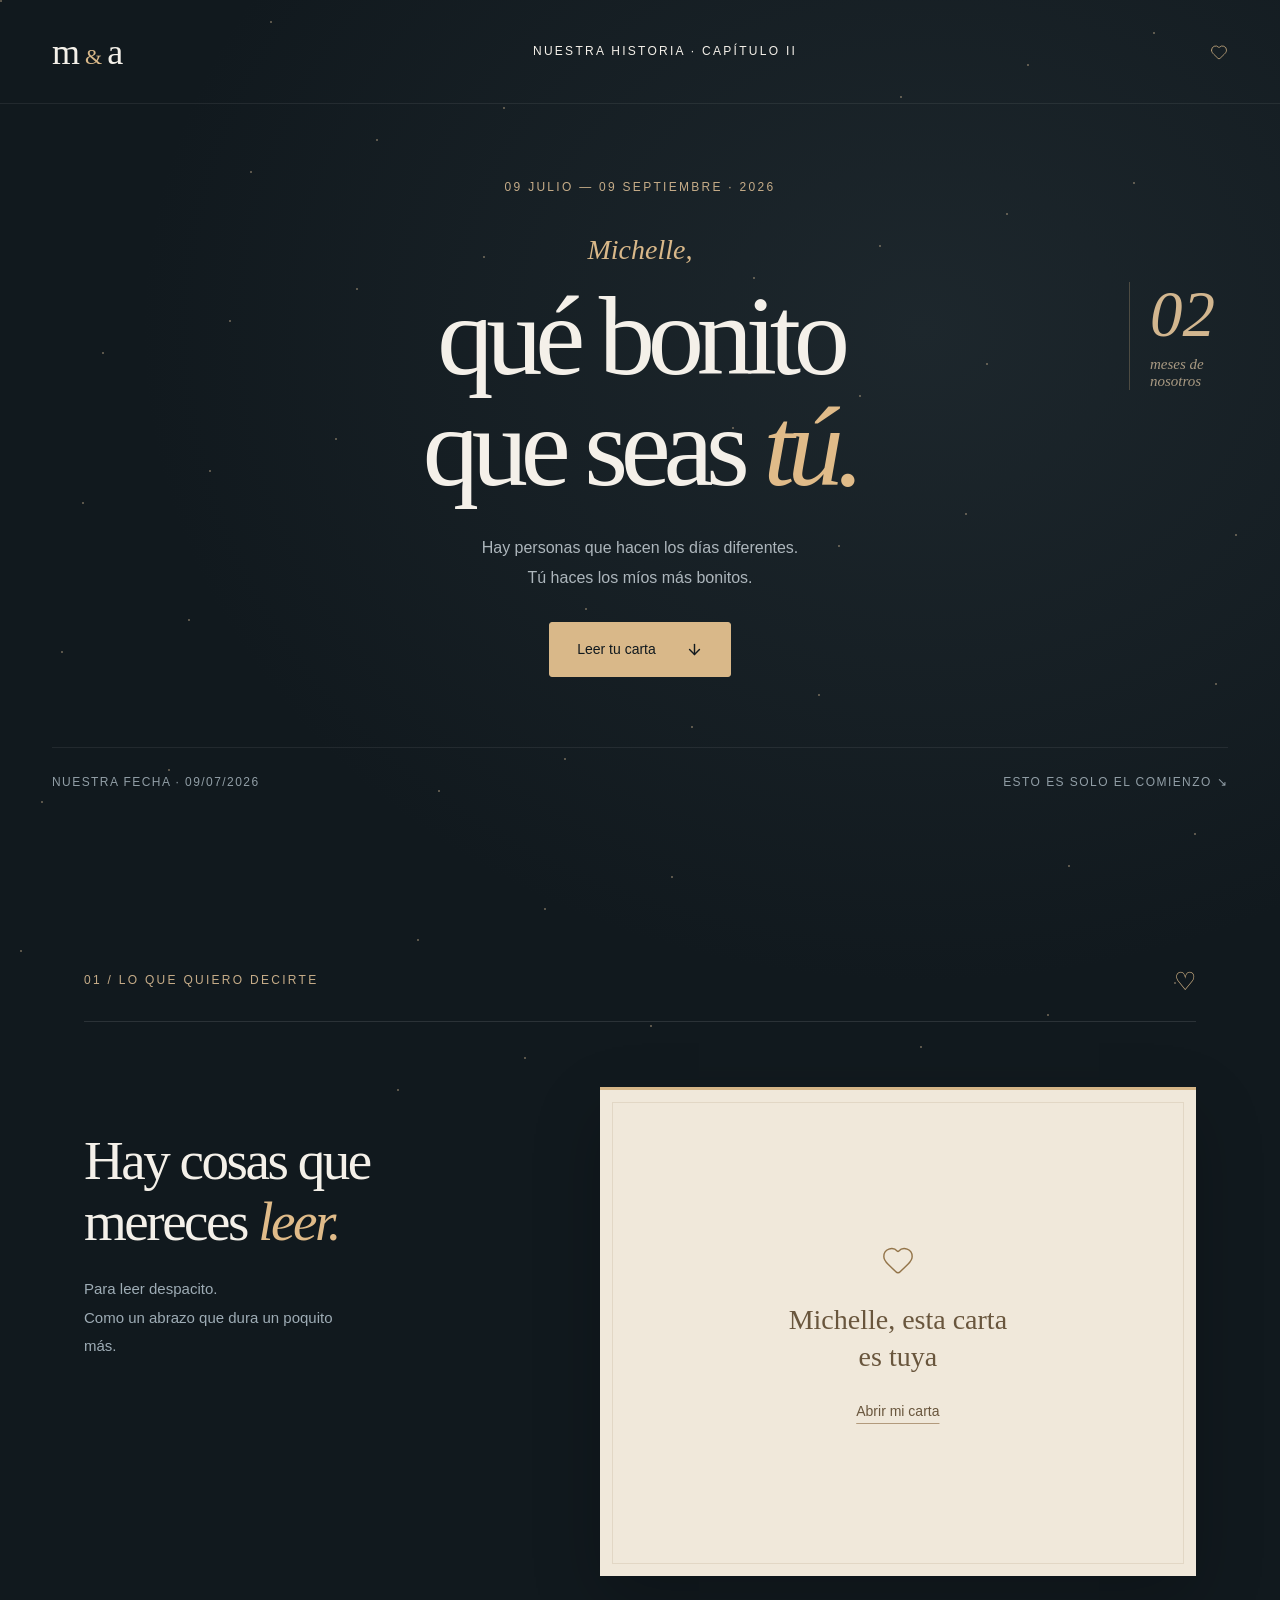
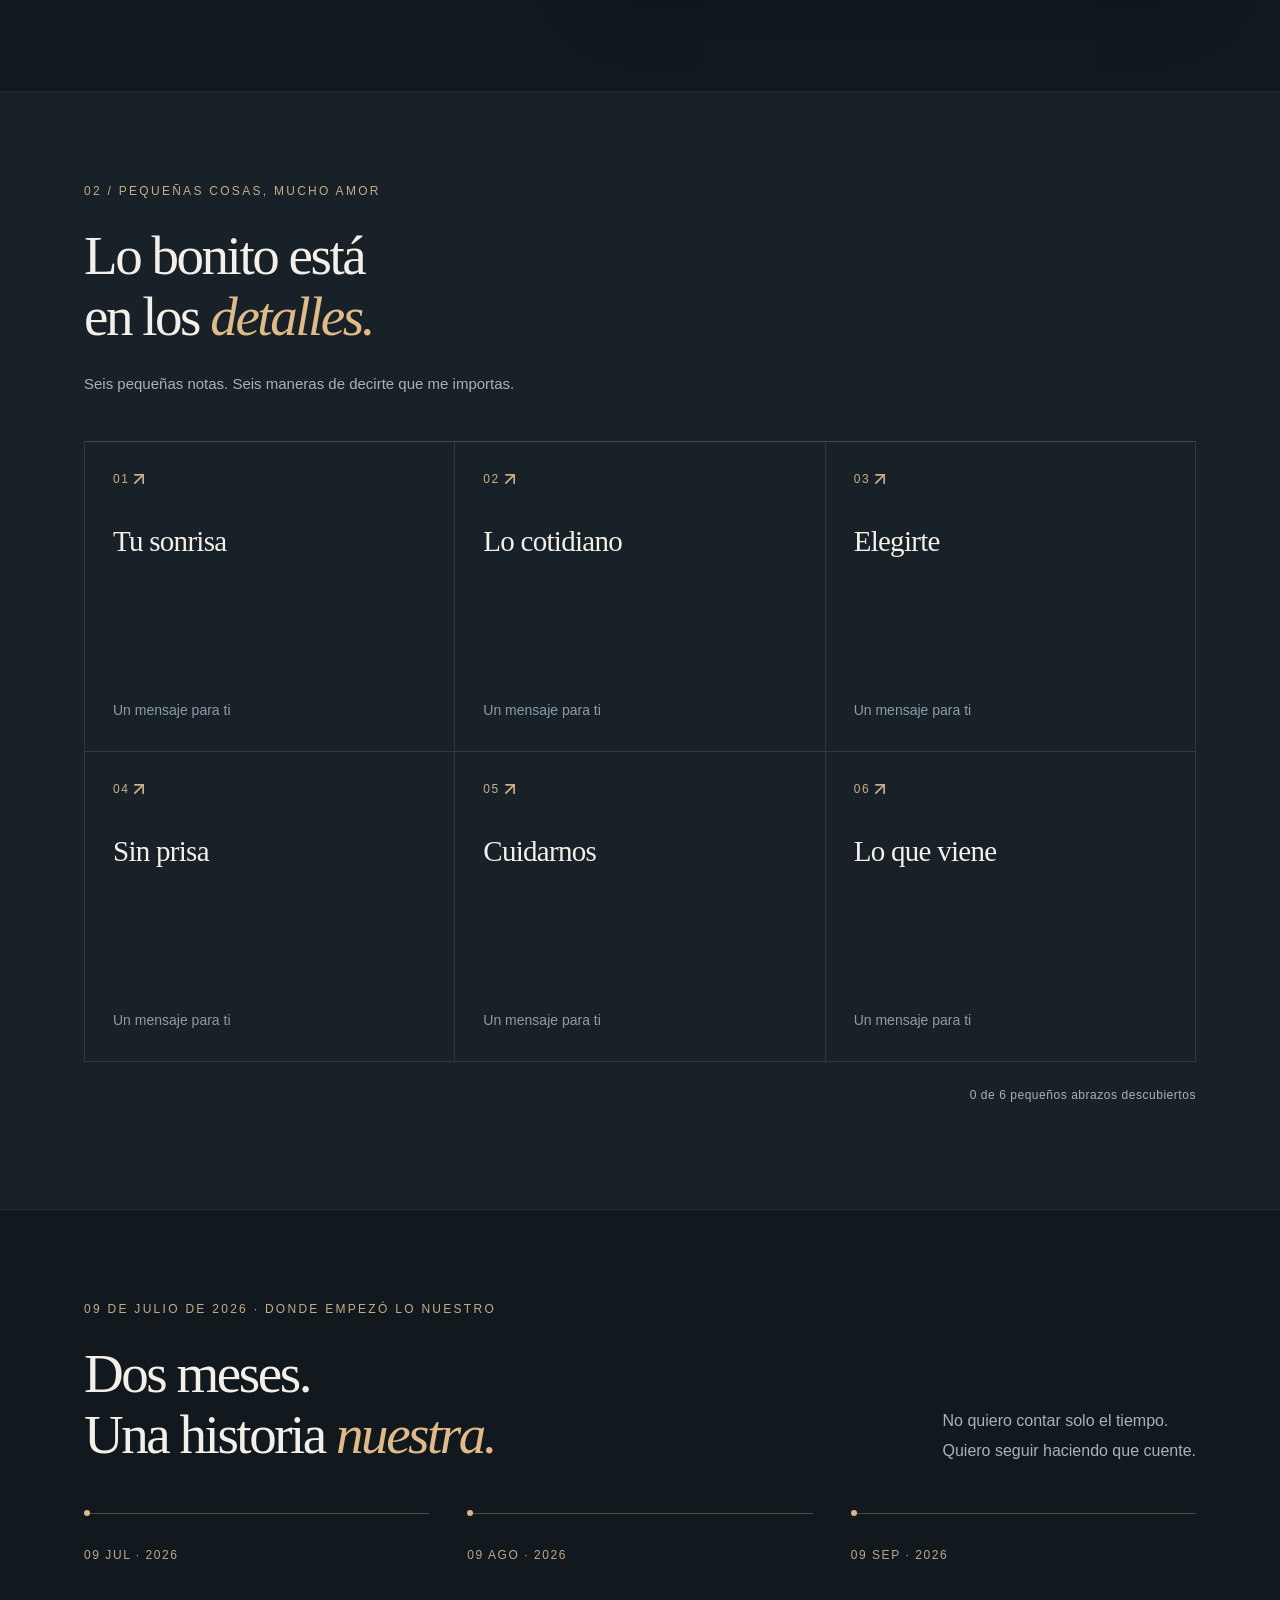
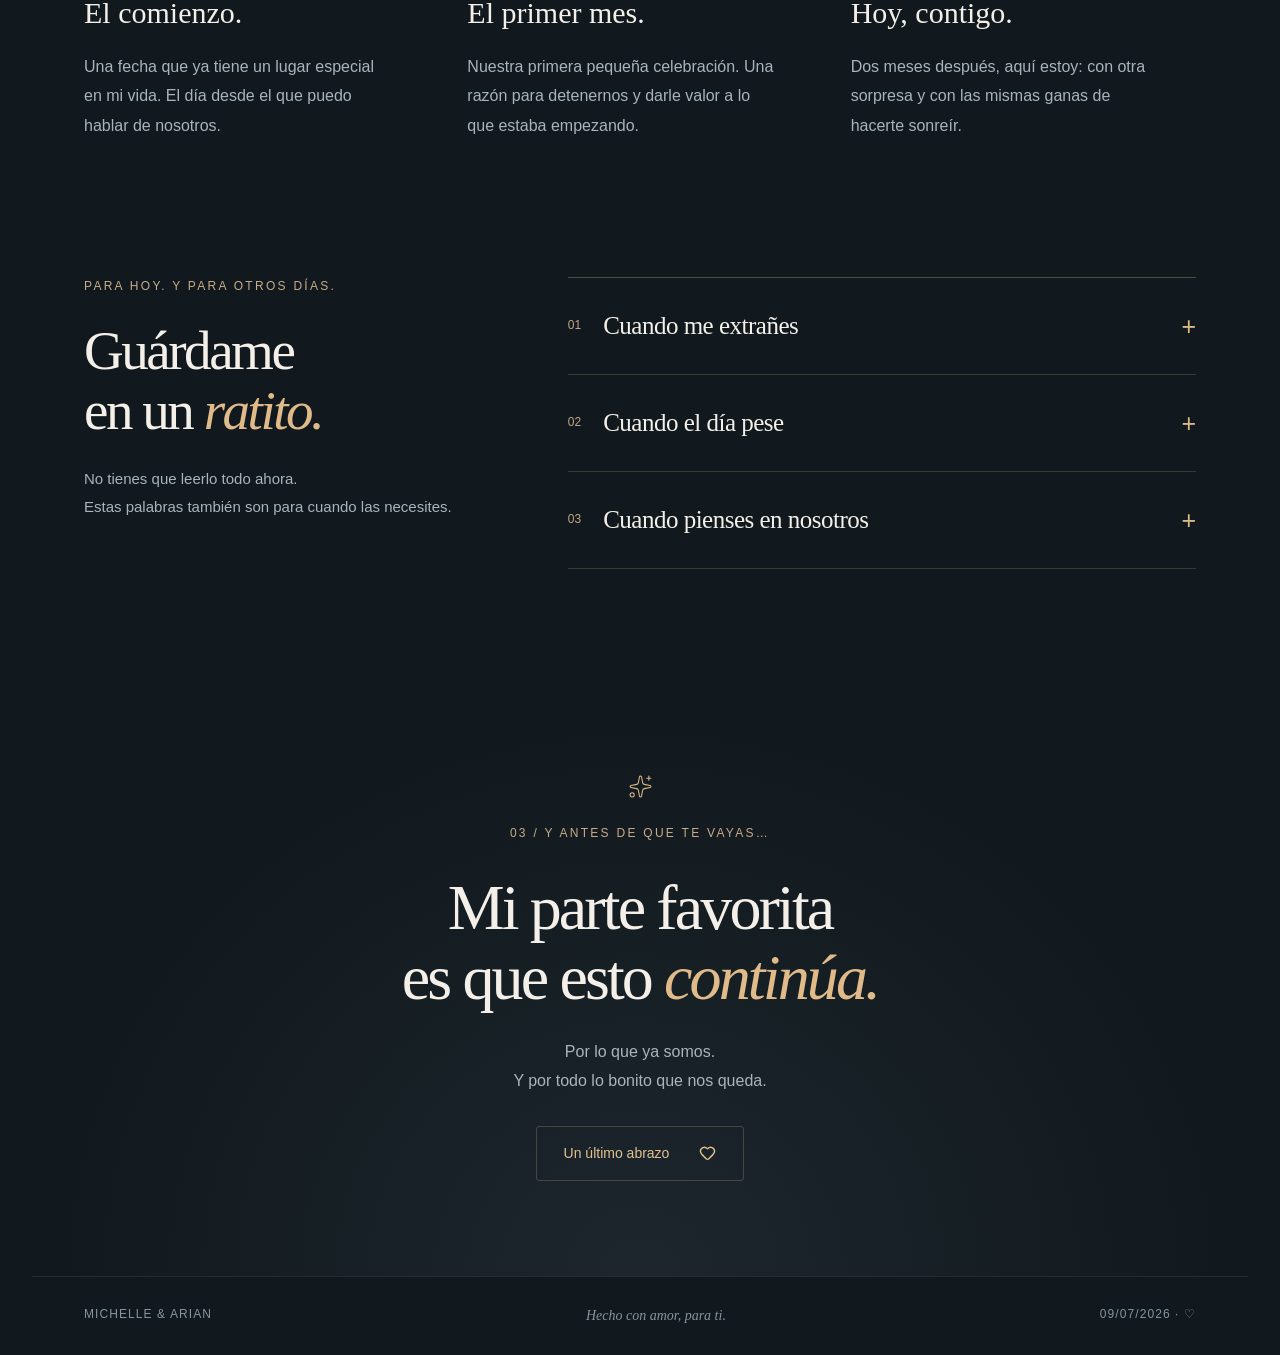
==== commit 6fbf1b57: "Correct Spanish encoding and complete personalized cover" ====
--- a/docs/index.html
+++ b/docs/index.html
@@ -6,4 +6,4 @@
 *{box-sizing:border-box}html{scroll-behavior:smooth;scroll-padding-top:36px}body{margin:0;background:#11191e;color:#f4f0e9;font:16px/1.6 Arial,Helvetica,sans-serif;-webkit-font-smoothing:antialiased}button,a{-webkit-tap-highlight-color:transparent}button{font:inherit;cursor:pointer}a{color:inherit;text-decoration:none}button:focus-visible,a:focus-visible{outline:2px solid #e9c996;outline-offset:6px}button{touch-action:manipulation}::selection{background:#d9b889;color:#11191e}main{overflow:clip;position:relative}header,section,footer{position:relative;z-index:1}header{height:104px;max-width:1320px;margin:0 auto;padding:0 52px;display:flex;justify-content:space-between;align-items:center;border-bottom:1px solid #ffffff12}header>span,.eyebrow{font-size:12px;letter-spacing:.19em}.monogram{font:36px Georgia,serif;letter-spacing:-3px}.monogram span{font-size:22px;color:#d9b889;padding:0 8px}header>svg{color:#d9b889}.stardust{position:absolute;inset:0 0 auto;height:1100px;background:radial-gradient(ellipse at 72% 30%,#35434a55,transparent 60%);pointer-events:none}.stardust i{position:absolute;width:2px;height:2px;border-radius:50%;background:#d7be97;opacity:.5;animation:twinkle 7s ease-in-out infinite}.hero{max-width:1320px;margin:auto;min-height:795px;padding:74px 52px 30px;text-align:center}.eyebrow{color:#c6ac88;margin:0 0 25px}.recipient{font:italic 28px Georgia,serif;color:#d9b889;margin:37px 0 15px}h1,h2,h3,p{margin-top:0}h1,h2,h3{font-family:Georgia,'Times New Roman',serif;font-weight:400}h1{font-size:clamp(72px,8.8vw,126px);line-height:.98;letter-spacing:-.065em;margin:0 0 31px}em{color:#e0bb89;font-weight:400}.intro{color:#adb6bc;font-size:16px;line-height:1.9;margin-bottom:28px}.anniversary{position:absolute;right:55px;top:178px;text-align:left;padding-left:20px;border-left:1px solid #d9b88945}.anniversary>span{font:italic 65px/1 Georgia,serif;color:#d2b68f}.anniversary p{font:italic 15px Georgia,serif;color:#a89982;margin:9px 0 0;max-width:75px}.pill{display:inline-flex;align-items:center;justify-content:center;gap:30px;border:1px solid #d9b889;background:#d9b889;color:#11191e;border-radius:3px;min-height:55px;padding:15px 27px;font-size:14px;transition:background .25s,transform .25s,box-shadow .25s}.pill:hover{background:#edcda0;transform:translateY(-2px);box-shadow:0 8px 28px #0003}.pill svg{width:17px}.hero-bottom{margin-top:70px;border-top:1px solid #ffffff12;padding-top:25px;display:flex;justify-content:space-between;gap:20px;text-align:left;font-size:12px;letter-spacing:.12em;color:#919ea6}.letter-section{max-width:1216px;margin:auto;padding:62px 52px 115px}.section-heading{display:flex;align-items:center;justify-content:space-between;border-bottom:1px solid #ffffff1c;padding-bottom:20px}.section-heading .eyebrow{margin:0}.section-heading>span:last-child{font-size:25px;color:#d9b889}.letter-wrap{display:grid;grid-template-columns:.85fr 1.15fr;gap:75px;padding-top:65px;align-items:start}.letter-caption{padding-top:44px}h2{font-size:clamp(40px,4.3vw,58px);line-height:1.1;letter-spacing:-.045em;margin-bottom:23px}.letter-caption>p{font-size:15px;line-height:1.9;color:#9eacb5;max-width:275px}.letter{color-scheme:light;background:#f0e8da;color:#403b34;padding:48px 46px;box-shadow:0 24px 65px #0003;position:relative;border-top:3px solid #d5b688}.letter:after{content:'';position:absolute;inset:12px;border:1px solid #a9927033;pointer-events:none}.open-letter{display:flex;flex-direction:column;align-items:center;justify-content:center;gap:25px;min-height:390px;width:100%;background:transparent;border:0;color:#69563d}.open-letter>svg{color:#937449;stroke-width:1}.open-letter span{font:28px/1.3 Georgia,serif;max-width:240px}.open-letter u{font-size:14px;text-underline-offset:7px;text-decoration-color:#b29a7c}.letter-content{animation:appear .7s ease}.paper-label{font-size:12px;letter-spacing:.16em;color:#877357}.letter h3{font:italic 35px Georgia,serif;margin:25px 0}.letter p{font:17px/1.85 Georgia,serif;margin-bottom:20px}.signature{padding-top:18px;position:relative;margin-bottom:0!important}.signature em{font:italic 40px Georgia,serif;color:#796144;display:inline-block;padding-top:6px}.signature svg{position:absolute;right:0;bottom:12px;color:#96744d}.messages{background:#172127;border-top:1px solid #ffffff0c;border-bottom:1px solid #ffffff0c;padding:90px max(52px,calc((100vw - 1112px)/2));text-align:left}.messages h2{max-width:650px}.messages>p:not(.eyebrow){color:#a8b2b8;font-size:15px;line-height:1.8}.note-grid{display:grid;grid-template-columns:repeat(3,1fr);margin-top:44px;border-top:1px solid #b69d7750;border-left:1px solid #b69d7730}.note{align-self:stretch;display:flex;flex-direction:column;min-height:310px;padding:27px 28px 30px;border:0;border-right:1px solid #b69d7730;border-bottom:1px solid #b69d7730;background:transparent;color:#f4f0e9;text-align:left;transition:background .3s}.note:hover{background:#ffffff04}.note.active{background:#253138}.note-top{display:flex;justify-content:space-between;align-items:center;color:#c9b08a;font-size:12px;letter-spacing:.13em}.note h3{font-size:29px;line-height:1.2;margin:35px 0 17px;letter-spacing:-.025em}.note-hint{font-size:14px;color:#8e9ca5;margin-top:auto}.note p{font-size:16px;line-height:1.75;color:#c2cbd0;margin-bottom:0;animation:appear .4s ease}.count{font-size:12px!important;text-align:right;margin-top:23px;letter-spacing:.045em}.finale{padding:105px 30px 95px;text-align:center;background:radial-gradient(ellipse at 50% 100%,#34414955,transparent 65%)}.finale>svg{display:block;margin:0 auto 25px;color:#d9b889;stroke-width:1}.finale .eyebrow{margin-bottom:30px}.finale h2{font-size:clamp(43px,5vw,67px)}.finale>p:not(.eyebrow){color:#a9b4bc;line-height:1.85;margin:0 0 30px}.finale .pill{background:transparent;color:#e2c291;border-color:#a18d7055;border-radius:3px}.finale .pill:hover{background:#d9b88915}.last-message{max-width:570px;margin:35px auto 0;padding:35px 20px 0;border-top:1px solid #d9b88930;animation:appear .6s ease}.last-message>span{font:italic 37px Georgia,serif;color:#e1bf90}.last-message p{font-size:16px;line-height:1.9;color:#b3bdc4;margin:20px 0}.last-message strong{font-size:15px;font-weight:400;color:#e2c291}footer{border-top:1px solid #ffffff15;display:flex;justify-content:space-between;gap:20px;max-width:1216px;margin:auto;padding:28px 52px;font-size:12px;letter-spacing:.09em;color:#85959f}footer span:nth-child(2){letter-spacing:0;font-family:Georgia,serif;font-style:italic;font-size:14px}@keyframes twinkle{50%{opacity:.16}}@keyframes appear{from{opacity:0;transform:translateY(8px)}to{opacity:1;transform:translateY(0)}}@media(min-width:1500px){.hero{padding-top:95px;min-height:845px}}@media(max-width:900px){.anniversary{right:30px;top:190px}.anniversary>span{font-size:44px}.letter-wrap{gap:35px;grid-template-columns:.8fr 1.2fr}.letter{padding:36px 30px}.note{padding:24px 20px;min-height:350px}.messages{padding-left:36px;padding-right:36px}}@media(max-width:650px){header{height:82px;padding:0 24px}.monogram{font-size:30px}header>span{font-size:10px;letter-spacing:.12em}header>svg{width:15px}.hero{padding:49px 24px 24px;min-height:auto}.hero>.eyebrow{font-size:11px;letter-spacing:.13em}.recipient{font-size:26px;margin:31px 0 20px}h1{font-size:clamp(66px,14.5vw,94px);line-height:1.01;margin-bottom:25px}.anniversary{position:static;display:flex;align-items:center;justify-content:center;gap:10px;padding:0;border:0;margin:0 0 22px}.anniversary>span{font-size:29px}.anniversary p{max-width:none;font-size:14px;margin:0}.intro{font-size:15px;line-height:1.85}.hero-bottom{margin-top:48px;font-size:10px;line-height:1.8;padding-top:20px;letter-spacing:.07em}.hero-bottom span{max-width:150px}.letter-section{padding:42px 24px 65px}.section-heading .eyebrow{font-size:10px;letter-spacing:.12em}.letter-wrap{display:block;padding-top:30px}.letter-caption{padding-top:0;margin-bottom:30px}.letter-caption h2{font-size:43px}.letter-caption>p{max-width:100%;font-size:15px}.letter-caption>p br{display:none}.letter{padding:36px 28px}.letter p{font-size:17px;line-height:1.8}.letter h3{font-size:31px}.paper-label{font-size:10px}.open-letter{min-height:300px}.messages{padding:60px 24px}.messages h2{font-size:44px}.messages>.eyebrow{font-size:10px;letter-spacing:.12em}.note-grid{grid-template-columns:1fr;margin-top:30px}.note{min-height:160px;padding:22px 24px;position:relative}.note h3{margin:15px 0 14px;font-size:29px}.note.active{min-height:245px}.note p{font-size:16px}.note-hint{font-size:14px}.count{text-align:left}.finale{padding:67px 24px}.finale .eyebrow{font-size:10px;letter-spacing:.12em}.finale h2{font-size:43px}.last-message>span{font-size:31px}footer{padding:25px 24px;flex-wrap:wrap;font-size:10px}footer span:nth-child(2){order:3;width:100%;font-size:14px}.eyebrow{font-size:12px}}@media(prefers-reduced-motion:reduce){html{scroll-behavior:auto}*,*::before,*::after{animation:none!important;transition:none!important}}
 
 .journey{max-width:1216px;margin:auto;padding:90px 52px}.journey-heading{display:flex;align-items:end;justify-content:space-between;gap:35px;margin-bottom:48px}.journey-heading h2{margin:0}.journey-heading>p{color:#a8b2b8;font-size:16px;line-height:1.85;margin:0}.timeline{display:grid;grid-template-columns:repeat(3,1fr);gap:38px}.timeline article{border-top:1px solid #c8ae8055;padding-top:27px;position:relative}.timeline article:before{content:'';width:6px;height:6px;border-radius:50%;background:#d9b889;position:absolute;top:-4px;left:0}.timeline-date{font-size:12px;letter-spacing:.13em;color:#bea889}.timeline h3{font-size:30px;margin:22px 0 15px}.timeline p{font-size:16px;color:#a8b4bd;line-height:1.85;max-width:310px}.keepsakes{display:grid;grid-template-columns:.8fr 1.2fr;gap:65px;max-width:1112px;margin:0 auto;padding:30px 0 100px}.keepsakes-heading>p:last-child{font-size:15px;color:#a8b4bd;line-height:1.9}.saved-letters{border-top:1px solid #c8ae8055}.saved-letters details{border-bottom:1px solid #c8ae8038}.saved-letters summary{display:flex;align-items:center;gap:22px;padding:28px 0;cursor:pointer;list-style:none}.saved-letters summary::-webkit-details-marker{display:none}.saved-letters summary>span:first-child{font-size:12px;color:#bea889}.saved-letters summary h3{font-size:25px;margin:0;flex:1;letter-spacing:-.02em}.expand{font-size:25px;font-weight:300;color:#d9b889;transition:transform .3s}.saved-letters details[open] .expand{transform:rotate(45deg)}.saved-letters summary:focus-visible{outline:2px solid #d9b889;outline-offset:4px}.saved-body{padding:0 10px 29px 38px;animation:appear .4s ease}.saved-body p{font-size:16px;color:#b9c3c9;line-height:1.9;margin-bottom:19px}.saved-body em{font:italic 20px/1.6 Georgia,serif;color:#d9b889}@media(max-width:900px){.keepsakes{margin:0 36px;gap:35px}.journey{padding:70px 36px}.journey-heading{align-items:start;flex-direction:column}}@media(max-width:650px){.journey{padding:60px 24px}.journey>.eyebrow{font-size:10px}.journey-heading{gap:17px;margin-bottom:35px}.journey-heading h2{font-size:43px}.timeline{grid-template-columns:1fr;gap:25px}.timeline article{padding-top:22px}.timeline h3{margin:15px 0 12px}.timeline p{max-width:none}.keepsakes{display:block;margin:0;padding:0 24px 60px}.keepsakes-heading{margin-bottom:35px}.keepsakes-heading h2{font-size:43px}.saved-letters summary{gap:14px;padding:25px 0}.saved-letters summary h3{font-size:23px}.saved-body{padding-left:0}.keepsakes .eyebrow{font-size:10px}}
-</style></head><body><main><div class="stardust" aria-hidden="true"><i style="left:0%;top:0%;animation-delay:0s"></i><i style="left:37.7%;top:23.3%;animation-delay:1s"></i><i style="left:75.4%;top:46.6%;animation-delay:2s"></i><i style="left:13.100000000000009%;top:69.9%;animation-delay:3s"></i><i style="left:50.80000000000001%;top:93.2%;animation-delay:4s"></i><i style="left:88.5%;top:16.5%;animation-delay:5s"></i><i style="left:26.200000000000017%;top:39.80000000000001%;animation-delay:6s"></i><i style="left:63.900000000000034%;top:63.099999999999994%;animation-delay:0s"></i><i style="left:1.6000000000000227%;top:86.4%;animation-delay:1s"></i><i style="left:39.30000000000001%;top:9.700000000000017%;animation-delay:2s"></i><i style="left:77%;top:33%;animation-delay:3s"></i><i style="left:14.700000000000045%;top:56.30000000000001%;animation-delay:4s"></i><i style="left:52.400000000000034%;top:79.60000000000002%;animation-delay:5s"></i><i style="left:90.10000000000002%;top:2.900000000000034%;animation-delay:6s"></i><i style="left:27.800000000000068%;top:26.19999999999999%;animation-delay:0s"></i><i style="left:65.5%;top:49.5%;animation-delay:1s"></i><i style="left:3.2000000000000455%;top:72.80000000000001%;animation-delay:2s"></i><i style="left:40.90000000000009%;top:96.10000000000002%;animation-delay:3s"></i><i style="left:78.60000000000002%;top:19.400000000000034%;animation-delay:4s"></i><i style="left:16.300000000000068%;top:42.69999999999999%;animation-delay:5s"></i><i style="left:54%;top:66%;animation-delay:6s"></i><i style="left:91.70000000000005%;top:89.30000000000001%;animation-delay:0s"></i><i style="left:29.40000000000009%;top:12.600000000000023%;animation-delay:1s"></i><i style="left:67.10000000000002%;top:35.89999999999998%;animation-delay:2s"></i><i style="left:4.800000000000068%;top:59.200000000000045%;animation-delay:3s"></i><i style="left:42.500000000000114%;top:82.5%;animation-delay:4s"></i><i style="left:80.20000000000005%;top:5.800000000000068%;animation-delay:5s"></i><i style="left:17.90000000000009%;top:29.100000000000023%;animation-delay:6s"></i><i style="left:55.600000000000136%;top:52.39999999999998%;animation-delay:0s"></i><i style="left:93.30000000000018%;top:75.70000000000005%;animation-delay:1s"></i><i style="left:31%;top:99%;animation-delay:2s"></i><i style="left:68.70000000000005%;top:22.300000000000068%;animation-delay:3s"></i><i style="left:6.400000000000091%;top:45.60000000000002%;animation-delay:4s"></i><i style="left:44.100000000000136%;top:68.89999999999998%;animation-delay:5s"></i><i style="left:81.80000000000018%;top:92.20000000000005%;animation-delay:6s"></i><i style="left:19.5%;top:15.5%;animation-delay:0s"></i><i style="left:57.200000000000045%;top:38.80000000000007%;animation-delay:1s"></i><i style="left:94.90000000000009%;top:62.10000000000002%;animation-delay:2s"></i><i style="left:32.600000000000136%;top:85.39999999999998%;animation-delay:3s"></i><i style="left:70.30000000000018%;top:8.700000000000045%;animation-delay:4s"></i><i style="left:8%;top:32%;animation-delay:5s"></i><i style="left:45.700000000000045%;top:55.30000000000007%;animation-delay:6s"></i><i style="left:83.40000000000009%;top:78.60000000000002%;animation-delay:0s"></i><i style="left:21.100000000000136%;top:1.8999999999999773%;animation-delay:1s"></i><i style="left:58.80000000000018%;top:25.200000000000045%;animation-delay:2s"></i><i style="left:96.50000000000023%;top:48.5%;animation-delay:3s"></i><i style="left:34.200000000000045%;top:71.79999999999995%;animation-delay:4s"></i><i style="left:71.90000000000009%;top:95.10000000000014%;animation-delay:5s"></i></div><header><a href="#" class="monogram" aria-label="Michelle y Arian">m<span>&amp;</span>a</a><span>UNA PEQUEÑA INFINIDAD</span><svg xmlns="http://www.w3.org/2000/svg" width="18" height="18" viewBox="0 0 24 24" fill="none" stroke="currentColor" stroke-width="1" stroke-linecap="round" stroke-linejoin="round" class="lucide lucide-heart" aria-hidden="true"><path d="M2 9.5a5.5 5.5 0 0 1 9.591-3.676.56.56 0 0 0 .818 0A5.49 5.49 0 0 1 22 9.5c0 2.29-1.5 4-3 5.5l-5.492 5.313a2 2 0 0 1-3 .019L5 15c-1.5-1.5-3-3.2-3-5.5"></path></svg></header><section class="hero"><p class="eyebrow">PARA MICHELLE · DE ARIAN</p><div class="anniversary"><span>02</span><p>meses de nosotros</p></div><h1>Qué bonito<br/>que seas <em>tú.</em></h1><p class="intro">Hay personas que hacen los días diferentes.<br/>Tú haces los míos más bonitos.</p><a class="pill" href="#carta">Leer tu carta <svg xmlns="http://www.w3.org/2000/svg" width="17" height="17" viewBox="0 0 24 24" fill="none" stroke="currentColor" stroke-width="2" stroke-linecap="round" stroke-linejoin="round" class="lucide lucide-arrow-down" aria-hidden="true"><path d="M12 5v14"></path><path d="m19 12-7 7-7-7"></path></svg></a><div class="hero-bottom"><span>NUESTRA FECHA · 09/07/2026</span><span>ESTO ES SOLO EL COMIENZO ↘</span></div></section><section id="carta" class="letter-section"><div class="section-heading"><span class="eyebrow">01 / LO QUE QUIERO DECIRTE</span><span aria-hidden="true">♡</span></div><div class="letter-wrap"><div class="letter-caption"><h2>Un pedacito<br/>de mi <em>corazón.</em></h2><p>Para leer despacito.<br/>Como un abrazo que dura un poquito más.</p></div><article class="letter"><button class="open-letter"><svg xmlns="http://www.w3.org/2000/svg" width="34" height="34" viewBox="0 0 24 24" fill="none" stroke="currentColor" stroke-width="2" stroke-linecap="round" stroke-linejoin="round" class="lucide lucide-heart" aria-hidden="true"><path d="M2 9.5a5.5 5.5 0 0 1 9.591-3.676.56.56 0 0 0 .818 0A5.49 5.49 0 0 1 22 9.5c0 2.29-1.5 4-3 5.5l-5.492 5.313a2 2 0 0 1-3 .019L5 15c-1.5-1.5-3-3.2-3-5.5"></path></svg><span>Michelle, esta carta es tuya</span><u>Abrir mi carta</u></button></article></div></section><section class="messages"><p class="eyebrow">02 / PEQUEÑAS COSAS, MUCHO AMOR</p><h2>Lo bonito est?<br/>en los <em>detalles.</em></h2><p>Toca cada uno. Dejé un poquito de cariño adentro.</p><div class="note-grid"><button class="note " aria-expanded="false"><span class="note-top"><span>0<!-- -->1</span><svg xmlns="http://www.w3.org/2000/svg" width="20" height="20" viewBox="0 0 24 24" fill="none" stroke="currentColor" stroke-width="2" stroke-linecap="round" stroke-linejoin="round" class="lucide lucide-arrow-up-right" aria-hidden="true"><path d="M7 7h10v10"></path><path d="M7 17 17 7"></path></svg></span><h3>Tu sonrisa</h3><span class="note-hint">Un mensaje para ti</span></button><button class="note " aria-expanded="false"><span class="note-top"><span>0<!-- -->2</span><svg xmlns="http://www.w3.org/2000/svg" width="20" height="20" viewBox="0 0 24 24" fill="none" stroke="currentColor" stroke-width="2" stroke-linecap="round" stroke-linejoin="round" class="lucide lucide-arrow-up-right" aria-hidden="true"><path d="M7 7h10v10"></path><path d="M7 17 17 7"></path></svg></span><h3>Lo cotidiano</h3><span class="note-hint">Un mensaje para ti</span></button><button class="note " aria-expanded="false"><span class="note-top"><span>0<!-- -->3</span><svg xmlns="http://www.w3.org/2000/svg" width="20" height="20" viewBox="0 0 24 24" fill="none" stroke="currentColor" stroke-width="2" stroke-linecap="round" stroke-linejoin="round" class="lucide lucide-arrow-up-right" aria-hidden="true"><path d="M7 7h10v10"></path><path d="M7 17 17 7"></path></svg></span><h3>Elegirte</h3><span class="note-hint">Un mensaje para ti</span></button><button class="note " aria-expanded="false"><span class="note-top"><span>0<!-- -->4</span><svg xmlns="http://www.w3.org/2000/svg" width="20" height="20" viewBox="0 0 24 24" fill="none" stroke="currentColor" stroke-width="2" stroke-linecap="round" stroke-linejoin="round" class="lucide lucide-arrow-up-right" aria-hidden="true"><path d="M7 7h10v10"></path><path d="M7 17 17 7"></path></svg></span><h3>Sin prisa</h3><span class="note-hint">Un mensaje para ti</span></button><button class="note " aria-expanded="false"><span class="note-top"><span>0<!-- -->5</span><svg xmlns="http://www.w3.org/2000/svg" width="20" height="20" viewBox="0 0 24 24" fill="none" stroke="currentColor" stroke-width="2" stroke-linecap="round" stroke-linejoin="round" class="lucide lucide-arrow-up-right" aria-hidden="true"><path d="M7 7h10v10"></path><path d="M7 17 17 7"></path></svg></span><h3>Cuidarnos</h3><span class="note-hint">Un mensaje para ti</span></button><button class="note " aria-expanded="false"><span class="note-top"><span>0<!-- -->6</span><svg xmlns="http://www.w3.org/2000/svg" width="20" height="20" viewBox="0 0 24 24" fill="none" stroke="currentColor" stroke-width="2" stroke-linecap="round" stroke-linejoin="round" class="lucide lucide-arrow-up-right" aria-hidden="true"><path d="M7 7h10v10"></path><path d="M7 17 17 7"></path></svg></span><h3>Lo que viene</h3><span class="note-hint">Un mensaje para ti</span></button></div><p class="count" aria-live="polite">0<!-- --> de 6 pequeños abrazos descubiertos</p></section><section class="journey"><p class="eyebrow">09 DE JULIO DE 2026 ? DONDE EMPEZ? LO NUESTRO</p><div class="journey-heading"><h2>Dos meses.<br/>Una historia <em>nuestra.</em></h2><p>No quiero contar solo el tiempo.<br/>Quiero seguir haciendo que cuente.</p></div><div class="timeline"><article><span class="timeline-date">09 JUL ? 2026</span><h3>El comienzo.</h3><p>Una fecha que ya tiene un lugar especial en mi vida. El d?a desde el que puedo hablar de nosotros.</p></article><article><span class="timeline-date">09 AGO ? 2026</span><h3>El primer mes.</h3><p>Nuestra primera peque?a celebraci?n. Una raz?n para detenernos y darle valor a lo que estaba empezando.</p></article><article><span class="timeline-date">09 SEP ? 2026</span><h3>Hoy, contigo.</h3><p>Dos meses despu?s, aqu? estoy: con otra sorpresa y con las mismas ganas de hacerte sonre?r.</p></article></div></section><section class="keepsakes"><div class="keepsakes-heading"><p class="eyebrow">PARA HOY. Y PARA OTROS D?AS.</p><h2>Gu?rdame<br/>en un <em>ratito.</em></h2><p>No tienes que leerlo todo ahora.<br/>Estas palabras tambi?n son para cuando las necesites.</p></div><div class="saved-letters"><details><summary><span>01</span><h3>Cuando me extra?es</h3><span class="expand" aria-hidden="true">+</span></summary><div class="saved-body"><p>Michelle, si abriste esta carta porque quisieras que estuvi?ramos juntos, imagina por un momento que me siento a tu lado, sin prisa.</p><p>Me encantar?a preguntarte c?mo estuvo tu d?a y quedarme escuchando la respuesta completa. Lo bonito, lo raro, eso que te dio risa y eso que todav?a te ronda la cabeza.</p><p>Mientras llega nuestro pr?ximo ratito, te dejo este recordatorio: me hace feliz tenerte en mi vida. Tengo ganas de verte y de seguir haciendo espacio para nosotros.</p><em>Un beso hasta donde est?s. ? Arian</em></div></details><details><summary><span>02</span><h3>Cuando el d?a pese</h3><span class="expand" aria-hidden="true">+</span></summary><div class="saved-body"><p>Amor, conmigo no tienes que encontrar siempre las palabras bonitas ni estar de buen humor todo el tiempo.</p><p>Si hoy fue dif?cil, quisiera poder hacerte compa??a. Escucharte si quieres hablar, quedarme cerquita si prefieres el silencio y preguntarte qu? necesitas, en vez de asumir que lo s?.</p><p>No tengo una frase que arregle todos los d?as malos. Pero s? tengo cari?o para ti, tambi?n en los d?as en que todo cuesta un poquito m?s.</p><em>No tienes que fingir una sonrisa para merecer un abrazo.</em></div></details><details><summary><span>03</span><h3>Cuando pienses en nosotros</h3><span class="expand" aria-hidden="true">+</span></summary><div class="saved-body"><p>Me ilusiona todo lo que todav?a no conocemos de esta historia.</p><p>Las conversaciones que se alargan, los planes sencillos, los lugares por descubrir y las cosas que alg?n d?a podremos recordar diciendo: ??te acuerdas??.</p><p>Quiero que sigamos aprendiendo a querernos bien: hablando con honestidad, respetando nuestros tiempos y cuidando esos detalles que hacen que estar juntos se sienta bonito.</p><p>Hoy celebramos dos meses. Y a m? me dan ganas de seguir escribiendo contigo.</p><em>Una p?gina a la vez. T? y yo.</em></div></details></div></section><section class="finale"><svg xmlns="http://www.w3.org/2000/svg" width="25" height="25" viewBox="0 0 24 24" fill="none" stroke="currentColor" stroke-width="2" stroke-linecap="round" stroke-linejoin="round" class="lucide lucide-sparkles" aria-hidden="true"><path d="M11.017 2.814a1 1 0 0 1 1.966 0l1.051 5.558a2 2 0 0 0 1.594 1.594l5.558 1.051a1 1 0 0 1 0 1.966l-5.558 1.051a2 2 0 0 0-1.594 1.594l-1.051 5.558a1 1 0 0 1-1.966 0l-1.051-5.558a2 2 0 0 0-1.594-1.594l-5.558-1.051a1 1 0 0 1 0-1.966l5.558-1.051a2 2 0 0 0 1.594-1.594z"></path><path d="M20 2v4"></path><path d="M22 4h-4"></path><circle cx="4" cy="20" r="2"></circle></svg><p class="eyebrow">03 / Y ANTES DE QUE TE VAYAS…</p><h2>Mi parte favorita<br/>es que esto <em>continúa.</em></h2><p>Por lo que ya somos.<br/>Y por todo lo bonito que nos queda.</p><button class="pill" aria-expanded="false">Un último abrazo<!-- --> <svg xmlns="http://www.w3.org/2000/svg" width="18" height="18" viewBox="0 0 24 24" fill="none" stroke="currentColor" stroke-width="2" stroke-linecap="round" stroke-linejoin="round" class="lucide lucide-heart" aria-hidden="true"><path d="M2 9.5a5.5 5.5 0 0 1 9.591-3.676.56.56 0 0 0 .818 0A5.49 5.49 0 0 1 22 9.5c0 2.29-1.5 4-3 5.5l-5.492 5.313a2 2 0 0 1-3 .019L5 15c-1.5-1.5-3-3.2-3-5.5"></path></svg></button></section><footer><span>MICHELLE &amp; ARIAN</span><span>Hecho con amor, para ti.</span><span>09/07/2026 · ♡</span></footer></main><script>const notes=[["Tu sonrisa","Si pudiera pedirle algo a este día, sería que te regalara tantas sonrisas como las que tú me provocas."],["Lo cotidiano","Me gusta pensar que lo nuestro también vive en las cosas pequeñas: un mensaje, un ratito juntos, las ganas de saber cómo estás."],["Elegirte","Entre todas las cosas bonitas que pueden pasarme, seguir compartiendo mis días contigo es una de mis favoritas."],["Sin prisa","Quiero seguir conociéndote. Aprender lo que te hace feliz, escuchar tus historias y descubrir contigo todo lo que viene."],["Cuidarnos","Quiero poner de mi parte para que lo nuestro tenga cariño, honestidad y espacio para ser nosotros mismos."],["Lo que viene","No sé cuántas aventuras nos esperan. Pero me ilusiona muchísimo pensar que todavía tenemos tantas primeras veces por vivir."]];const letter="<span class=\"paper-label\">CON TODO MI CARIÑO</span><h3>Mi Michelle,</h3><p>Felices dos meses, amor.</p><p>Quería regalarte algo que pudieras abrir y volver a leer cada vez que quisieras recordar cuánto significas para mí.</p><p>Desde aquel 9 de julio estamos escribiendo una historia que me hace sonreír. Dos meses pueden sonar a poquito, pero para mí son una razón enorme para celebrar.</p><p>Me hace feliz que estemos construyendo algo nuestro, a nuestra manera y a nuestro ritmo. Hoy quiero que sepas que me importas, que me encanta tenerte en mi vida y que tengo muchas ganas de seguir compartiendo momentos contigo.</p><p>Gracias por ser tú. Por formar parte de esta historia que apenas empieza y que ya quiero tanto.</p><p class=\"signature\">Con amor,<br/><em>Arian</em>♡</p>";const seen=new Set();let active=-1;function openLetter(){document.querySelector('.letter').innerHTML='<div class="letter-content">'+letter+'</div>';}document.querySelector('.hero .pill').addEventListener('click',openLetter);document.querySelector('.open-letter')?.addEventListener('click',openLetter);document.querySelectorAll('.note').forEach((el,i)=>{el.addEventListener('click',()=>{active=active===i?-1:i;seen.add(i);document.querySelectorAll('.note').forEach((n,j)=>{n.classList.toggle('active',active===j);n.setAttribute('aria-expanded',String(active===j));n.querySelector('p')?.remove();n.querySelector('.note-hint')?.remove();const text=document.createElement(active===j?'p':'span');text.className=active===j?'':'note-hint';text.textContent=active===j?notes[j][1]:(seen.has(j)?'Volver a leer':'Un mensaje para ti');n.appendChild(text);});document.querySelector('.count').textContent=seen.size+' de 6 pequeños abrazos descubiertos';});});document.querySelector('.finale .pill').addEventListener('click',function(){const existing=document.querySelector('.last-message');if(existing){existing.remove();this.setAttribute('aria-expanded','false');this.innerHTML='Un último abrazo ♡';return;}this.setAttribute('aria-expanded','true');this.innerHTML='Volver a abrazarte ♡';const box=document.createElement('div');box.className='last-message';box.setAttribute('role','status');box.innerHTML='<span>Te quiero, Michelle.</span><p>Si estuviera contigo ahora, esta parte sería un abrazo largo.<br>Mientras tanto, te dejo estas palabras y todo mi cariño.</p><strong>Felices dos meses, mi amor. ♡</strong>';this.after(box);});</script></body></html>+</style></head><body><main><div class="stardust" aria-hidden="true"><i style="left:0%;top:0%;animation-delay:0s"></i><i style="left:37.7%;top:23.3%;animation-delay:1s"></i><i style="left:75.4%;top:46.6%;animation-delay:2s"></i><i style="left:13.100000000000009%;top:69.9%;animation-delay:3s"></i><i style="left:50.80000000000001%;top:93.2%;animation-delay:4s"></i><i style="left:88.5%;top:16.5%;animation-delay:5s"></i><i style="left:26.200000000000017%;top:39.80000000000001%;animation-delay:6s"></i><i style="left:63.900000000000034%;top:63.099999999999994%;animation-delay:0s"></i><i style="left:1.6000000000000227%;top:86.4%;animation-delay:1s"></i><i style="left:39.30000000000001%;top:9.700000000000017%;animation-delay:2s"></i><i style="left:77%;top:33%;animation-delay:3s"></i><i style="left:14.700000000000045%;top:56.30000000000001%;animation-delay:4s"></i><i style="left:52.400000000000034%;top:79.60000000000002%;animation-delay:5s"></i><i style="left:90.10000000000002%;top:2.900000000000034%;animation-delay:6s"></i><i style="left:27.800000000000068%;top:26.19999999999999%;animation-delay:0s"></i><i style="left:65.5%;top:49.5%;animation-delay:1s"></i><i style="left:3.2000000000000455%;top:72.80000000000001%;animation-delay:2s"></i><i style="left:40.90000000000009%;top:96.10000000000002%;animation-delay:3s"></i><i style="left:78.60000000000002%;top:19.400000000000034%;animation-delay:4s"></i><i style="left:16.300000000000068%;top:42.69999999999999%;animation-delay:5s"></i><i style="left:54%;top:66%;animation-delay:6s"></i><i style="left:91.70000000000005%;top:89.30000000000001%;animation-delay:0s"></i><i style="left:29.40000000000009%;top:12.600000000000023%;animation-delay:1s"></i><i style="left:67.10000000000002%;top:35.89999999999998%;animation-delay:2s"></i><i style="left:4.800000000000068%;top:59.200000000000045%;animation-delay:3s"></i><i style="left:42.500000000000114%;top:82.5%;animation-delay:4s"></i><i style="left:80.20000000000005%;top:5.800000000000068%;animation-delay:5s"></i><i style="left:17.90000000000009%;top:29.100000000000023%;animation-delay:6s"></i><i style="left:55.600000000000136%;top:52.39999999999998%;animation-delay:0s"></i><i style="left:93.30000000000018%;top:75.70000000000005%;animation-delay:1s"></i><i style="left:31%;top:99%;animation-delay:2s"></i><i style="left:68.70000000000005%;top:22.300000000000068%;animation-delay:3s"></i><i style="left:6.400000000000091%;top:45.60000000000002%;animation-delay:4s"></i><i style="left:44.100000000000136%;top:68.89999999999998%;animation-delay:5s"></i><i style="left:81.80000000000018%;top:92.20000000000005%;animation-delay:6s"></i><i style="left:19.5%;top:15.5%;animation-delay:0s"></i><i style="left:57.200000000000045%;top:38.80000000000007%;animation-delay:1s"></i><i style="left:94.90000000000009%;top:62.10000000000002%;animation-delay:2s"></i><i style="left:32.600000000000136%;top:85.39999999999998%;animation-delay:3s"></i><i style="left:70.30000000000018%;top:8.700000000000045%;animation-delay:4s"></i><i style="left:8%;top:32%;animation-delay:5s"></i><i style="left:45.700000000000045%;top:55.30000000000007%;animation-delay:6s"></i><i style="left:83.40000000000009%;top:78.60000000000002%;animation-delay:0s"></i><i style="left:21.100000000000136%;top:1.8999999999999773%;animation-delay:1s"></i><i style="left:58.80000000000018%;top:25.200000000000045%;animation-delay:2s"></i><i style="left:96.50000000000023%;top:48.5%;animation-delay:3s"></i><i style="left:34.200000000000045%;top:71.79999999999995%;animation-delay:4s"></i><i style="left:71.90000000000009%;top:95.10000000000014%;animation-delay:5s"></i></div><header><a href="#" class="monogram" aria-label="Michelle y Arian">m<span>&amp;</span>a</a><span>NUESTRA HISTORIA · CAPÍTULO II</span><svg xmlns="http://www.w3.org/2000/svg" width="18" height="18" viewBox="0 0 24 24" fill="none" stroke="currentColor" stroke-width="1" stroke-linecap="round" stroke-linejoin="round" class="lucide lucide-heart" aria-hidden="true"><path d="M2 9.5a5.5 5.5 0 0 1 9.591-3.676.56.56 0 0 0 .818 0A5.49 5.49 0 0 1 22 9.5c0 2.29-1.5 4-3 5.5l-5.492 5.313a2 2 0 0 1-3 .019L5 15c-1.5-1.5-3-3.2-3-5.5"></path></svg></header><section class="hero"><p class="eyebrow">09 JULIO — 09 SEPTIEMBRE · 2026</p><div class="anniversary"><span>02</span><p>meses de nosotros</p></div><p class="recipient">Michelle,</p><h1>qué bonito<br/>que seas <em>tú.</em></h1><p class="intro">Hay personas que hacen los días diferentes.<br/>Tú haces los míos más bonitos.</p><a class="pill" href="#carta">Leer tu carta <svg xmlns="http://www.w3.org/2000/svg" width="17" height="17" viewBox="0 0 24 24" fill="none" stroke="currentColor" stroke-width="2" stroke-linecap="round" stroke-linejoin="round" class="lucide lucide-arrow-down" aria-hidden="true"><path d="M12 5v14"></path><path d="m19 12-7 7-7-7"></path></svg></a><div class="hero-bottom"><span>NUESTRA FECHA · 09/07/2026</span><span>ESTO ES SOLO EL COMIENZO ↘</span></div></section><section id="carta" class="letter-section"><div class="section-heading"><span class="eyebrow">01 / LO QUE QUIERO DECIRTE</span><span aria-hidden="true">♡</span></div><div class="letter-wrap"><div class="letter-caption"><h2>Hay cosas que<br/>mereces <em>leer.</em></h2><p>Para leer despacito.<br/>Como un abrazo que dura un poquito más.</p></div><article class="letter"><button class="open-letter"><svg xmlns="http://www.w3.org/2000/svg" width="34" height="34" viewBox="0 0 24 24" fill="none" stroke="currentColor" stroke-width="2" stroke-linecap="round" stroke-linejoin="round" class="lucide lucide-heart" aria-hidden="true"><path d="M2 9.5a5.5 5.5 0 0 1 9.591-3.676.56.56 0 0 0 .818 0A5.49 5.49 0 0 1 22 9.5c0 2.29-1.5 4-3 5.5l-5.492 5.313a2 2 0 0 1-3 .019L5 15c-1.5-1.5-3-3.2-3-5.5"></path></svg><span>Michelle, esta carta es tuya</span><u>Abrir mi carta</u></button></article></div></section><section class="messages"><p class="eyebrow">02 / PEQUEÑAS COSAS, MUCHO AMOR</p><h2>Lo bonito está<br/>en los <em>detalles.</em></h2><p>Seis pequeñas notas. Seis maneras de decirte que me importas.</p><div class="note-grid"><button class="note " aria-expanded="false"><span class="note-top"><span>0<!-- -->1</span><svg xmlns="http://www.w3.org/2000/svg" width="20" height="20" viewBox="0 0 24 24" fill="none" stroke="currentColor" stroke-width="2" stroke-linecap="round" stroke-linejoin="round" class="lucide lucide-arrow-up-right" aria-hidden="true"><path d="M7 7h10v10"></path><path d="M7 17 17 7"></path></svg></span><h3>Tu sonrisa</h3><span class="note-hint">Un mensaje para ti</span></button><button class="note " aria-expanded="false"><span class="note-top"><span>0<!-- -->2</span><svg xmlns="http://www.w3.org/2000/svg" width="20" height="20" viewBox="0 0 24 24" fill="none" stroke="currentColor" stroke-width="2" stroke-linecap="round" stroke-linejoin="round" class="lucide lucide-arrow-up-right" aria-hidden="true"><path d="M7 7h10v10"></path><path d="M7 17 17 7"></path></svg></span><h3>Lo cotidiano</h3><span class="note-hint">Un mensaje para ti</span></button><button class="note " aria-expanded="false"><span class="note-top"><span>0<!-- -->3</span><svg xmlns="http://www.w3.org/2000/svg" width="20" height="20" viewBox="0 0 24 24" fill="none" stroke="currentColor" stroke-width="2" stroke-linecap="round" stroke-linejoin="round" class="lucide lucide-arrow-up-right" aria-hidden="true"><path d="M7 7h10v10"></path><path d="M7 17 17 7"></path></svg></span><h3>Elegirte</h3><span class="note-hint">Un mensaje para ti</span></button><button class="note " aria-expanded="false"><span class="note-top"><span>0<!-- -->4</span><svg xmlns="http://www.w3.org/2000/svg" width="20" height="20" viewBox="0 0 24 24" fill="none" stroke="currentColor" stroke-width="2" stroke-linecap="round" stroke-linejoin="round" class="lucide lucide-arrow-up-right" aria-hidden="true"><path d="M7 7h10v10"></path><path d="M7 17 17 7"></path></svg></span><h3>Sin prisa</h3><span class="note-hint">Un mensaje para ti</span></button><button class="note " aria-expanded="false"><span class="note-top"><span>0<!-- -->5</span><svg xmlns="http://www.w3.org/2000/svg" width="20" height="20" viewBox="0 0 24 24" fill="none" stroke="currentColor" stroke-width="2" stroke-linecap="round" stroke-linejoin="round" class="lucide lucide-arrow-up-right" aria-hidden="true"><path d="M7 7h10v10"></path><path d="M7 17 17 7"></path></svg></span><h3>Cuidarnos</h3><span class="note-hint">Un mensaje para ti</span></button><button class="note " aria-expanded="false"><span class="note-top"><span>0<!-- -->6</span><svg xmlns="http://www.w3.org/2000/svg" width="20" height="20" viewBox="0 0 24 24" fill="none" stroke="currentColor" stroke-width="2" stroke-linecap="round" stroke-linejoin="round" class="lucide lucide-arrow-up-right" aria-hidden="true"><path d="M7 7h10v10"></path><path d="M7 17 17 7"></path></svg></span><h3>Lo que viene</h3><span class="note-hint">Un mensaje para ti</span></button></div><p class="count" aria-live="polite">0<!-- --> de 6 pequeños abrazos descubiertos</p></section><section class="journey"><p class="eyebrow">09 DE JULIO DE 2026 · DONDE EMPEZÓ LO NUESTRO</p><div class="journey-heading"><h2>Dos meses.<br/>Una historia <em>nuestra.</em></h2><p>No quiero contar solo el tiempo.<br/>Quiero seguir haciendo que cuente.</p></div><div class="timeline"><article><span class="timeline-date">09 JUL · 2026</span><h3>El comienzo.</h3><p>Una fecha que ya tiene un lugar especial en mi vida. El día desde el que puedo hablar de nosotros.</p></article><article><span class="timeline-date">09 AGO · 2026</span><h3>El primer mes.</h3><p>Nuestra primera pequeña celebración. Una razón para detenernos y darle valor a lo que estaba empezando.</p></article><article><span class="timeline-date">09 SEP · 2026</span><h3>Hoy, contigo.</h3><p>Dos meses después, aquí estoy: con otra sorpresa y con las mismas ganas de hacerte sonreír.</p></article></div></section><section class="keepsakes"><div class="keepsakes-heading"><p class="eyebrow">PARA HOY. Y PARA OTROS DÍAS.</p><h2>Guárdame<br/>en un <em>ratito.</em></h2><p>No tienes que leerlo todo ahora.<br/>Estas palabras también son para cuando las necesites.</p></div><div class="saved-letters"><details><summary><span>01</span><h3>Cuando me extrañes</h3><span class="expand" aria-hidden="true">+</span></summary><div class="saved-body"><p>Michelle, si abriste esta carta porque quisieras que estuviéramos juntos, imagina por un momento que me siento a tu lado, sin prisa.</p><p>Me encantaría preguntarte cómo estuvo tu día y quedarme escuchando la respuesta completa. Lo bonito, lo raro, eso que te dio risa y eso que todavía te ronda la cabeza.</p><p>Mientras llega nuestro próximo ratito, te dejo este recordatorio: me hace feliz tenerte en mi vida. Tengo ganas de verte y de seguir haciendo espacio para nosotros.</p><em>Un beso hasta donde estás. — Arian</em></div></details><details><summary><span>02</span><h3>Cuando el día pese</h3><span class="expand" aria-hidden="true">+</span></summary><div class="saved-body"><p>Amor, conmigo no tienes que encontrar siempre las palabras bonitas ni estar de buen humor todo el tiempo.</p><p>Si hoy fue difícil, quisiera poder hacerte compañía. Escucharte si quieres hablar, quedarme cerquita si prefieres el silencio y preguntarte qué necesitas, en vez de asumir que lo sé.</p><p>No tengo una frase que arregle todos los días malos. Pero sí tengo cariño para ti, también en los días en que todo cuesta un poquito más.</p><em>No tienes que fingir una sonrisa para merecer un abrazo.</em></div></details><details><summary><span>03</span><h3>Cuando pienses en nosotros</h3><span class="expand" aria-hidden="true">+</span></summary><div class="saved-body"><p>Me ilusiona todo lo que todavía no conocemos de esta historia.</p><p>Las conversaciones que se alargan, los planes sencillos, los lugares por descubrir y las cosas que algún día podremos recordar diciendo: ??te acuerdasí?.</p><p>Quiero que sigamos aprendiendo a querernos bien: hablando con honestidad, respetando nuestros tiempos y cuidando esos detalles que hacen que estar juntos se sienta bonito.</p><p>Hoy celebramos dos meses. Y a mí me dan ganas de seguir escribiendo contigo.</p><em>Una página a la vez. Tú y yo.</em></div></details></div></section><section class="finale"><svg xmlns="http://www.w3.org/2000/svg" width="25" height="25" viewBox="0 0 24 24" fill="none" stroke="currentColor" stroke-width="2" stroke-linecap="round" stroke-linejoin="round" class="lucide lucide-sparkles" aria-hidden="true"><path d="M11.017 2.814a1 1 0 0 1 1.966 0l1.051 5.558a2 2 0 0 0 1.594 1.594l5.558 1.051a1 1 0 0 1 0 1.966l-5.558 1.051a2 2 0 0 0-1.594 1.594l-1.051 5.558a1 1 0 0 1-1.966 0l-1.051-5.558a2 2 0 0 0-1.594-1.594l-5.558-1.051a1 1 0 0 1 0-1.966l5.558-1.051a2 2 0 0 0 1.594-1.594z"></path><path d="M20 2v4"></path><path d="M22 4h-4"></path><circle cx="4" cy="20" r="2"></circle></svg><p class="eyebrow">03 / Y ANTES DE QUE TE VAYAS…</p><h2>Mi parte favorita<br/>es que esto <em>continúa.</em></h2><p>Por lo que ya somos.<br/>Y por todo lo bonito que nos queda.</p><button class="pill" aria-expanded="false">Un último abrazo<!-- --> <svg xmlns="http://www.w3.org/2000/svg" width="18" height="18" viewBox="0 0 24 24" fill="none" stroke="currentColor" stroke-width="2" stroke-linecap="round" stroke-linejoin="round" class="lucide lucide-heart" aria-hidden="true"><path d="M2 9.5a5.5 5.5 0 0 1 9.591-3.676.56.56 0 0 0 .818 0A5.49 5.49 0 0 1 22 9.5c0 2.29-1.5 4-3 5.5l-5.492 5.313a2 2 0 0 1-3 .019L5 15c-1.5-1.5-3-3.2-3-5.5"></path></svg></button></section><footer><span>MICHELLE &amp; ARIAN</span><span>Hecho con amor, para ti.</span><span>09/07/2026 · ♡</span></footer></main><script>const notes=[["Tu sonrisa","Si pudiera pedirle algo a este día, sería que te regalara tantas sonrisas como las que tú me provocas."],["Lo cotidiano","Me gusta pensar que lo nuestro también vive en las cosas pequeñas: un mensaje, un ratito juntos, las ganas de saber cómo estás."],["Elegirte","Entre todas las cosas bonitas que pueden pasarme, seguir compartiendo mis días contigo es una de mis favoritas."],["Sin prisa","Quiero seguir conociéndote. Aprender lo que te hace feliz, escuchar tus historias y descubrir contigo todo lo que viene."],["Cuidarnos","Quiero poner de mi parte para que lo nuestro tenga cariño, honestidad y espacio para ser nosotros mismos."],["Lo que viene","No sé cuántas aventuras nos esperan. Pero me ilusiona muchísimo pensar que todavía tenemos tantas primeras veces por vivir."]];const letter="<span class=\"paper-label\">CON TODO MI CARIÑO</span><h3>Mi Michelle,</h3><p>Felices dos meses, amor.</p><p>Quería regalarte algo que pudieras abrir y volver a leer cada vez que quisieras recordar cuánto significas para mí.</p><p>Desde aquel 9 de julio estamos escribiendo una historia que me hace sonreír. Dos meses pueden sonar a poquito, pero para mí son una razón enorme para celebrar.</p><p>Me hace feliz que estemos construyendo algo nuestro, a nuestra manera y a nuestro ritmo. Hoy quiero que sepas que me importas, que me encanta tenerte en mi vida y que tengo muchas ganas de seguir compartiendo momentos contigo.</p><p>Gracias por ser tú. Por formar parte de esta historia que apenas empieza y que ya quiero tanto.</p><p class=\"signature\">Con amor,<br/><em>Arian</em>♡</p>";const seen=new Set();let active=-1;function openLetter(){document.querySelector('.letter').innerHTML='<div class="letter-content">'+letter+'</div>';}document.querySelector('.hero .pill').addEventListener('click',openLetter);document.querySelector('.open-letter')?.addEventListener('click',openLetter);document.querySelectorAll('.note').forEach((el,i)=>{el.addEventListener('click',()=>{active=active===i?-1:i;seen.add(i);document.querySelectorAll('.note').forEach((n,j)=>{n.classList.toggle('active',active===j);n.setAttribute('aria-expanded',String(active===j));n.querySelector('p')?.remove();n.querySelector('.note-hint')?.remove();const text=document.createElement(active===j?'p':'span');text.className=active===j?'':'note-hint';text.textContent=active===j?notes[j][1]:(seen.has(j)?'Volver a leer':'Un mensaje para ti');n.appendChild(text);});document.querySelector('.count').textContent=seen.size+' de 6 pequeños abrazos descubiertos';});});document.querySelector('.finale .pill').addEventListener('click',function(){const existing=document.querySelector('.last-message');if(existing){existing.remove();this.setAttribute('aria-expanded','false');this.innerHTML='Un último abrazo ♡';return;}this.setAttribute('aria-expanded','true');this.innerHTML='Volver a abrazarte ♡';const box=document.createElement('div');box.className='last-message';box.setAttribute('role','status');box.innerHTML='<span>Te quiero, Michelle.</span><p>Si estuviera contigo ahora, esta parte sería un abrazo largo.<br>Mientras tanto, te dejo estas palabras y todo mi cariño.</p><strong>Felices dos meses, mi amor. ♡</strong>';this.after(box);});</script></body></html>
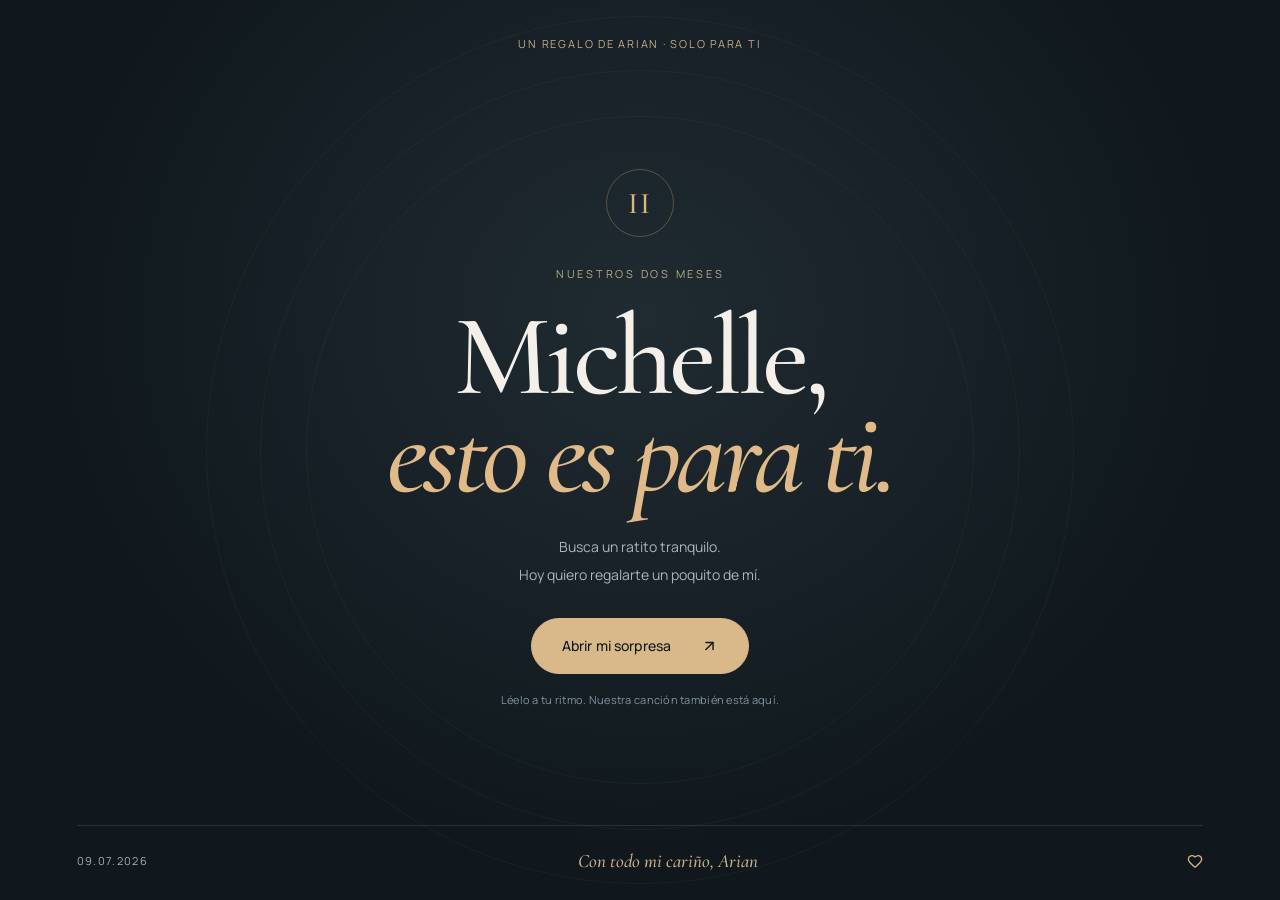
==== commit 9ac115f8: "Create personalized opening, Lover music dedication and hidden anniversary message" ====
--- a/docs/index.html
+++ b/docs/index.html
@@ -1,9 +1,241 @@
 <!DOCTYPE html><html lang="es"><head><meta charSet="utf-8"/><meta name="viewport" content="width=device-width, initial-scale=1"/><title>Michelle, qué bonito que seas tú | Arian</title><meta name="description" content="Dos meses de nosotros. Una sorpresa de Arian para Michelle."/><meta name="robots" content="noindex, nofollow"/>
-<style>
+<style>/* Font licenses
+Copyright 2015 the Cormorant Project Authors (github.com/CatharsisFonts/Cormorant)
+
+This Font Software is licensed under the SIL Open Font License, Version 1.1.
+This license is copied below, and is also available with a FAQ at:
+https://scripts.sil.org/OFL
+
+
+-----------------------------------------------------------
+SIL OPEN FONT LICENSE Version 1.1 - 26 February 2007
+-----------------------------------------------------------
+
+PREAMBLE
+The goals of the Open Font License (OFL) are to stimulate worldwide
+development of collaborative font projects, to support the font creation
+efforts of academic and linguistic communities, and to provide a free and
+open framework in which fonts may be shared and improved in partnership
+with others.
+
+The OFL allows the licensed fonts to be used, studied, modified and
+redistributed freely as long as they are not sold by themselves. The
+fonts, including any derivative works, can be bundled, embedded, 
+redistributed and/or sold with any software provided that any reserved
+names are not used by derivative works. The fonts and derivatives,
+however, cannot be released under any other type of license. The
+requirement for fonts to remain under this license does not apply
+to any document created using the fonts or their derivatives.
+
+DEFINITIONS
+"Font Software" refers to the set of files released by the Copyright
+Holder(s) under this license and clearly marked as such. This may
+include source files, build scripts and documentation.
+
+"Reserved Font Name" refers to any names specified as such after the
+copyright statement(s).
+
+"Original Version" refers to the collection of Font Software components as
+distributed by the Copyright Holder(s).
+
+"Modified Version" refers to any derivative made by adding to, deleting,
+or substituting -- in part or in whole -- any of the components of the
+Original Version, by changing formats or by porting the Font Software to a
+new environment.
+
+"Author" refers to any designer, engineer, programmer, technical
+writer or other person who contributed to the Font Software.
+
+PERMISSION & CONDITIONS
+Permission is hereby granted, free of charge, to any person obtaining
+a copy of the Font Software, to use, study, copy, merge, embed, modify,
+redistribute, and sell modified and unmodified copies of the Font
+Software, subject to the following conditions:
+
+1) Neither the Font Software nor any of its individual components,
+in Original or Modified Versions, may be sold by itself.
+
+2) Original or Modified Versions of the Font Software may be bundled,
+redistributed and/or sold with any software, provided that each copy
+contains the above copyright notice and this license. These can be
+included either as stand-alone text files, human-readable headers or
+in the appropriate machine-readable metadata fields within text or
+binary files as long as those fields can be easily viewed by the user.
+
+3) No Modified Version of the Font Software may use the Reserved Font
+Name(s) unless explicit written permission is granted by the corresponding
+Copyright Holder. This restriction only applies to the primary font name as
+presented to the users.
+
+4) The name(s) of the Copyright Holder(s) or the Author(s) of the Font
+Software shall not be used to promote, endorse or advertise any
+Modified Version, except to acknowledge the contribution(s) of the
+Copyright Holder(s) and the Author(s) or with their explicit written
+permission.
+
+5) The Font Software, modified or unmodified, in part or in whole,
+must be distributed entirely under this license, and must not be
+distributed under any other license. The requirement for fonts to
+remain under this license does not apply to any document created
+using the Font Software.
+
+TERMINATION
+This license becomes null and void if any of the above conditions are
+not met.
+
+DISCLAIMER
+THE FONT SOFTWARE IS PROVIDED "AS IS", WITHOUT WARRANTY OF ANY KIND,
+EXPRESS OR IMPLIED, INCLUDING BUT NOT LIMITED TO ANY WARRANTIES OF
+MERCHANTABILITY, FITNESS FOR A PARTICULAR PURPOSE AND NONINFRINGEMENT
+OF COPYRIGHT, PATENT, TRADEMARK, OR OTHER RIGHT. IN NO EVENT SHALL THE
+COPYRIGHT HOLDER BE LIABLE FOR ANY CLAIM, DAMAGES OR OTHER LIABILITY,
+INCLUDING ANY GENERAL, SPECIAL, INDIRECT, INCIDENTAL, OR CONSEQUENTIAL
+DAMAGES, WHETHER IN AN ACTION OF CONTRACT, TORT OR OTHERWISE, ARISING
+FROM, OUT OF THE USE OR INABILITY TO USE THE FONT SOFTWARE OR FROM
+OTHER DEALINGS IN THE FONT SOFTWARE.
+
+Copyright 2018 The Manrope Project Authors (https://github.com/sharanda/manrope)
+
+This Font Software is licensed under the SIL Open Font License, Version 1.1.
+This license is copied below, and is also available with a FAQ at:
+http://scripts.sil.org/OFL
+
+
+-----------------------------------------------------------
+SIL OPEN FONT LICENSE Version 1.1 - 26 February 2007
+-----------------------------------------------------------
+
+PREAMBLE
+The goals of the Open Font License (OFL) are to stimulate worldwide
+development of collaborative font projects, to support the font creation
+efforts of academic and linguistic communities, and to provide a free and
+open framework in which fonts may be shared and improved in partnership
+with others.
+
+The OFL allows the licensed fonts to be used, studied, modified and
+redistributed freely as long as they are not sold by themselves. The
+fonts, including any derivative works, can be bundled, embedded, 
+redistributed and/or sold with any software provided that any reserved
+names are not used by derivative works. The fonts and derivatives,
+however, cannot be released under any other type of license. The
+requirement for fonts to remain under this license does not apply
+to any document created using the fonts or their derivatives.
+
+DEFINITIONS
+"Font Software" refers to the set of files released by the Copyright
+Holder(s) under this license and clearly marked as such. This may
+include source files, build scripts and documentation.
+
+"Reserved Font Name" refers to any names specified as such after the
+copyright statement(s).
+
+"Original Version" refers to the collection of Font Software components as
+distributed by the Copyright Holder(s).
+
+"Modified Version" refers to any derivative made by adding to, deleting,
+or substituting -- in part or in whole -- any of the components of the
+Original Version, by changing formats or by porting the Font Software to a
+new environment.
+
+"Author" refers to any designer, engineer, programmer, technical
+writer or other person who contributed to the Font Software.
+
+PERMISSION & CONDITIONS
+Permission is hereby granted, free of charge, to any person obtaining
+a copy of the Font Software, to use, study, copy, merge, embed, modify,
+redistribute, and sell modified and unmodified copies of the Font
+Software, subject to the following conditions:
+
+1) Neither the Font Software nor any of its individual components,
+in Original or Modified Versions, may be sold by itself.
+
+2) Original or Modified Versions of the Font Software may be bundled,
+redistributed and/or sold with any software, provided that each copy
+contains the above copyright notice and this license. These can be
+included either as stand-alone text files, human-readable headers or
+in the appropriate machine-readable metadata fields within text or
+binary files as long as those fields can be easily viewed by the user.
+
+3) No Modified Version of the Font Software may use the Reserved Font
+Name(s) unless explicit written permission is granted by the corresponding
+Copyright Holder. This restriction only applies to the primary font name as
+presented to the users.
+
+4) The name(s) of the Copyright Holder(s) or the Author(s) of the Font
+Software shall not be used to promote, endorse or advertise any
+Modified Version, except to acknowledge the contribution(s) of the
+Copyright Holder(s) and the Author(s) or with their explicit written
+permission.
+
+5) The Font Software, modified or unmodified, in part or in whole,
+must be distributed entirely under this license, and must not be
+distributed under any other license. The requirement for fonts to
+remain under this license does not apply to any document created
+using the Font Software.
+
+TERMINATION
+This license becomes null and void if any of the above conditions are
+not met.
+
+DISCLAIMER
+THE FONT SOFTWARE IS PROVIDED "AS IS", WITHOUT WARRANTY OF ANY KIND,
+EXPRESS OR IMPLIED, INCLUDING BUT NOT LIMITED TO ANY WARRANTIES OF
+MERCHANTABILITY, FITNESS FOR A PARTICULAR PURPOSE AND NONINFRINGEMENT
+OF COPYRIGHT, PATENT, TRADEMARK, OR OTHER RIGHT. IN NO EVENT SHALL THE
+COPYRIGHT HOLDER BE LIABLE FOR ANY CLAIM, DAMAGES OR OTHER LIABILITY,
+INCLUDING ANY GENERAL, SPECIAL, INDIRECT, INCIDENTAL, OR CONSEQUENTIAL
+DAMAGES, WHETHER IN AN ACTION OF CONTRACT, TORT OR OTHERWISE, ARISING
+FROM, OUT OF THE USE OR INABILITY TO USE THE FONT SOFTWARE OR FROM
+OTHER DEALINGS IN THE FONT SOFTWARE.
+
+*/
+@font-face {
+  font-family: 'Cormorant Garamond';
+  font-style: italic;
+  font-weight: 500;
+  font-display: swap;
+  src: url([data-uri]